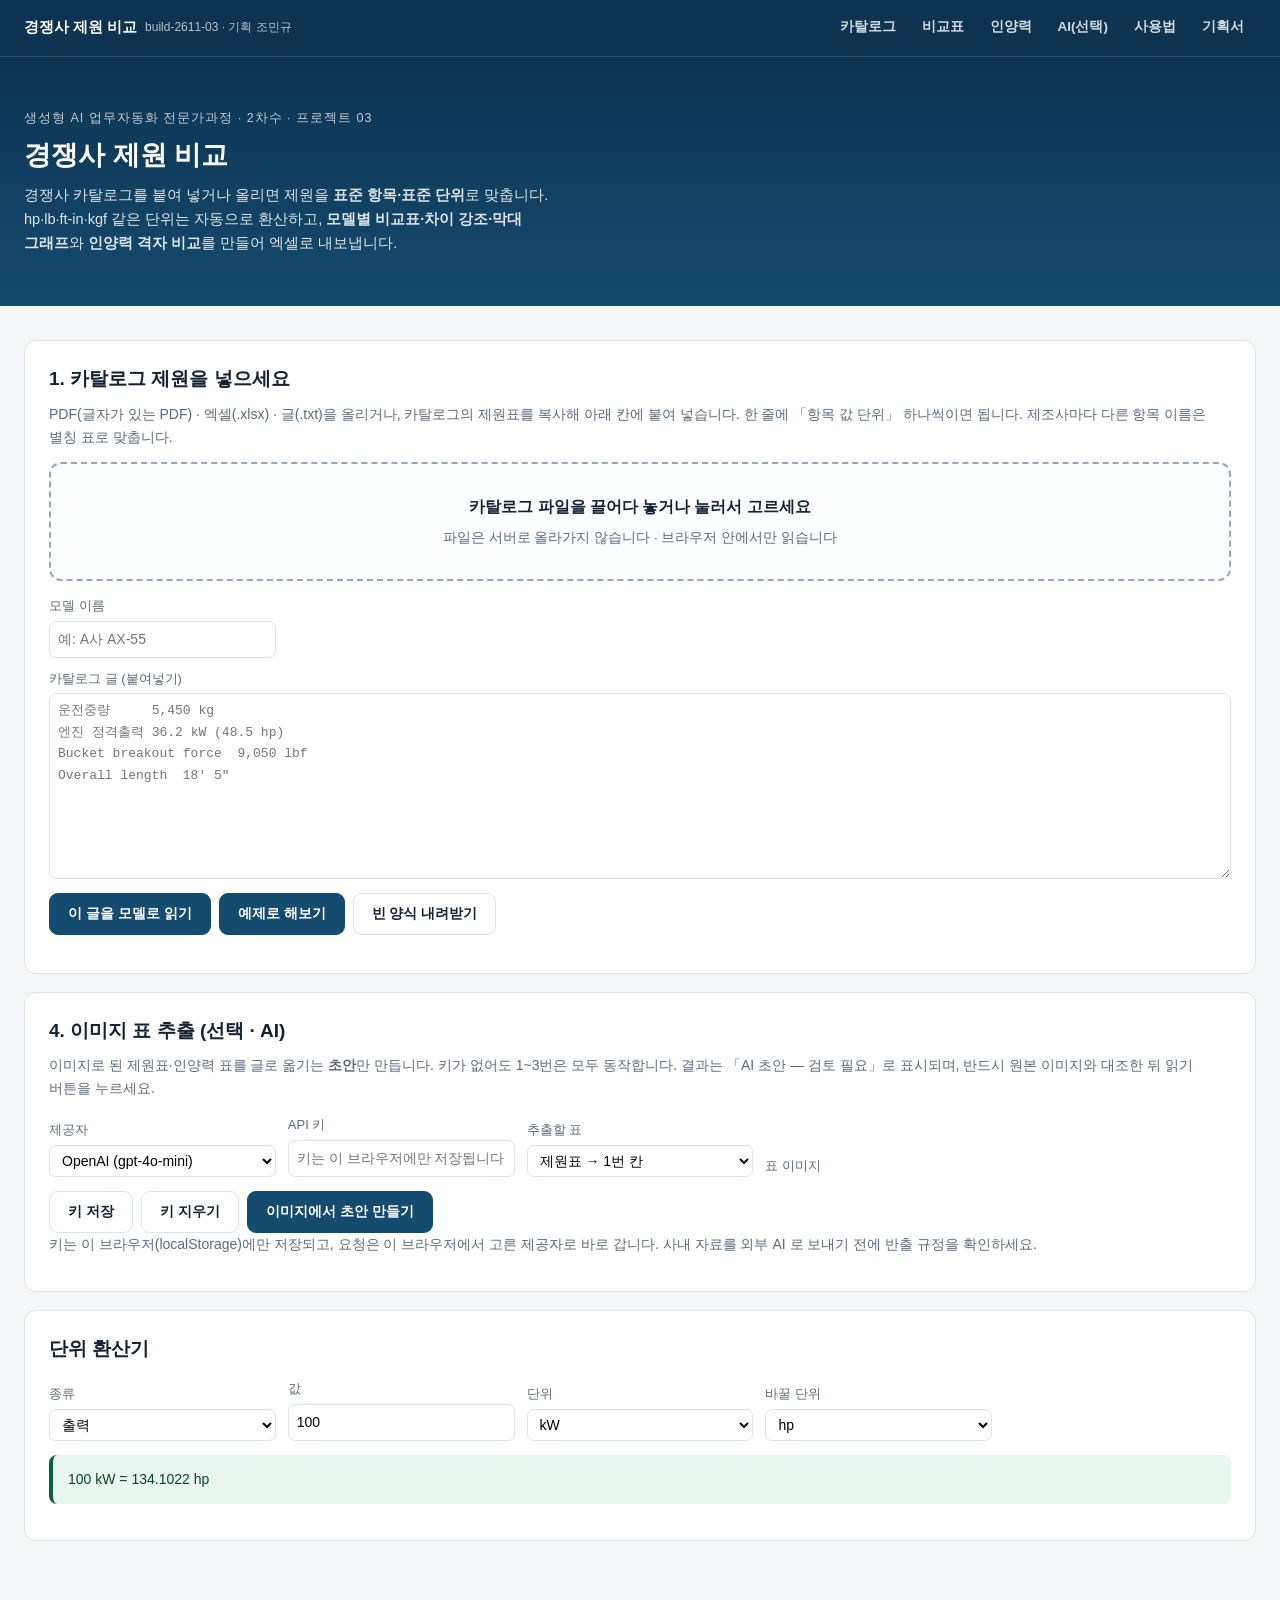
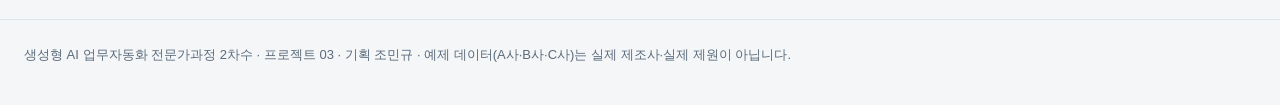
==== index.html @ 02d26016 "build-2611-03 임시 배포 Co-Authored-By: Claude Opus 5.5 <noreply@anthropic.com>" ====
<!DOCTYPE html>
<html lang="ko">
<head>
<meta charset="UTF-8">
<meta name="viewport" content="width=device-width, initial-scale=1.0">
<title>경쟁사 제원 비교 — 카탈로그 제원 표준화·인양력 비교</title>
<meta name="description" content="경쟁사 카탈로그(PDF 텍스트·붙여넣기·엑셀)의 제원을 표준 항목과 표준 단위로 맞춰 모델별 비교표·차이 강조·막대 그래프·인양력 격자 비교를 만들고 엑셀로 내보냅니다. 파일은 브라우저 안에서만 처리합니다.">
<link rel="icon" href="favicon.svg" type="image/svg+xml">
<link rel="canonical" href="https://build-2611-03.jobability.co.kr/">
<meta name="robots" content="index,follow">
<meta property="og:type" content="website">
<meta property="og:site_name" content="생성형 AI 업무자동화 전문가과정 · 2차수">
<meta property="og:url" content="https://build-2611-03.jobability.co.kr/">
<meta property="og:title" content="경쟁사 제원 비교 — 생성형 AI 업무자동화 전문가과정 2차수">
<meta property="og:description" content="카탈로그 제원을 표준 항목·표준 단위로 맞춰 비교표·차이·그래프·인양력 비교·엑셀을 만듭니다.">
<meta property="og:image" content="https://build-2611-03.jobability.co.kr/og-index.png">
<meta property="og:image:width" content="1200">
<meta property="og:image:height" content="630">
<meta property="og:locale" content="ko_KR">
<meta name="twitter:card" content="summary_large_image">
<link rel="stylesheet" href="css/style.css">
<link rel="stylesheet" href="css/app.css">
</head>
<body>

<nav class="topnav" aria-label="주요 메뉴">
  <div class="topnav-inner">
    <a class="topnav-brand" href="index.html">경쟁사 제원 비교 <small>build-2611-03 · 기획 조민규</small></a>
    <ul class="topnav-links">
      <li><a href="#s-input">카탈로그</a></li>
      <li><a href="#s-compare">비교표</a></li>
      <li><a href="#s-lift">인양력</a></li>
      <li><a href="#s-ai">AI(선택)</a></li>
      <li><a href="guide.html">사용법</a></li>
      <li><a href="plan.html">기획서</a></li>
    </ul>
  </div>
</nav>

<header class="hero"><div class="wrap">
  <div class="eyebrow">생성형 AI 업무자동화 전문가과정 · 2차수 · 프로젝트 03</div>
  <h1>경쟁사 제원 비교</h1>
  <p>경쟁사 카탈로그를 붙여 넣거나 올리면 제원을 <b>표준 항목·표준 단위</b>로 맞춥니다.
     hp·lb·ft-in·kgf 같은 단위는 자동으로 환산하고, <b>모델별 비교표·차이 강조·막대 그래프</b>와
     <b>인양력 격자 비교</b>를 만들어 엑셀로 내보냅니다.</p>
</div></header>

<main><div class="wrap">

<section id="s-input" class="card">
  <h2 style="margin-top:0">1. 카탈로그 제원을 넣으세요</h2>
  <p class="sub">PDF(글자가 있는 PDF) · 엑셀(.xlsx) · 글(.txt)을 올리거나, 카탈로그의 제원표를 복사해 아래 칸에 붙여 넣습니다.
     한 줄에 「항목 값 단위」 하나씩이면 됩니다. 제조사마다 다른 항목 이름은 별칭 표로 맞춥니다.</p>
  <label class="drop" id="drop">
    <input type="file" id="file" accept=".pdf,.xlsx,.xls,.csv,.txt" multiple>
    <b>카탈로그 파일을 끌어다 놓거나 눌러서 고르세요</b>
    <span>파일은 서버로 올라가지 않습니다 · 브라우저 안에서만 읽습니다</span>
  </label>
  <div class="form">
    <label>모델 이름 <input type="text" id="m-name" placeholder="예: A사 AX-55"></label>
    <label class="wide">카탈로그 글 (붙여넣기)
      <textarea id="m-text" rows="8" placeholder="운전중량	5,450 kg&#10;엔진 정격출력	36.2 kW (48.5 hp)&#10;Bucket breakout force  9,050 lbf&#10;Overall length  18' 5&quot;"></textarea></label>
  </div>
  <div class="btnrow">
    <button class="btn primary" id="btn-read">이 글을 모델로 읽기</button>
    <button class="btn primary" id="btn-sample">예제로 해보기</button>
    <button class="btn" id="btn-template">빈 양식 내려받기</button>
  </div>
  <div id="in-status"></div>
  <div id="models" class="models"></div>
</section>

<section id="s-compare" class="card" hidden>
  <h2 style="margin-top:0">2. 제원 비교표</h2>
  <div class="ctrl">
    <label>기준 모델 <select id="base"></select></label>
    <label>보기 단위
      <select id="sys"><option value="si">SI (kW·kg·kN·mm)</option><option value="imp">영미 (hp·lb·lbf·ft-in)</option></select></label>
    <label>차이 강조 <input type="number" id="thr" value="5" min="0" step="1" style="width:70px"> % 이상</label>
  </div>
  <div class="legend">
    <span><span class="tag t-conv">환산</span> 다른 단위에서 바꾼 값</span>
    <span><span class="tag t-calc">계산</span> 문서 값으로 계산한 값</span>
    <span><span class="tag t-assume">단위 가정</span> 단위 표기가 없던 값</span>
    <span><span class="tag t-so">S</span> 표준 <span class="tag t-so">O</span> 옵션</span>
    <span><i class="sw adv"></i>기준보다 유리</span><span><i class="sw dis"></i>기준보다 불리</span><span><i class="sw diff"></i>차이(우열 없음)</span>
  </div>
  <div id="cmp-sum"></div>
  <div class="tablewrap" id="cmp"></div>
  <p class="sub" style="margin-top:8px">칸을 누르면 원문과 환산 과정이 아래에 나옵니다. 차이(%)는 기준 모델 대비입니다.</p>
  <div id="cell-why"></div>
  <h3>Standard / Option 사양</h3>
  <div class="tablewrap" id="feat"></div>
  <h3>항목별 막대 그래프</h3>
  <div class="ctrl"><label>항목 <select id="bar-field"></select></label></div>
  <div id="bars" class="chart"></div>
  <h3>기준 대비 차이(%)</h3>
  <div class="ctrl"><label>비교 모델 <select id="diff-model"></select></label></div>
  <div id="diffbars" class="chart"></div>
  <div class="btnrow">
    <button class="btn green" id="btn-export">엑셀로 내보내기</button>
  </div>
</section>

<section id="s-lift" class="card" hidden>
  <h2 style="margin-top:0">3. 인양력 비교 (높이 × 반경)</h2>
  <p class="sub">인양력 표를 붙여 넣습니다. 첫 줄은 반경, 첫 칸은 높이입니다. 「정면」「측면」 줄로 방향을 나누고, 별표(*)는 유압 한계로 읽습니다.
     하중 단위(kg·lb)와 길이 단위(m·ft)는 표기를 읽어 kg·mm 로 맞춥니다. 이미지로 된 표는 4번(AI)으로 초안을 만든 뒤 원본과 대조하세요.</p>
  <div class="form">
    <label>모델 <select id="l-model"></select></label>
    <label class="wide">인양력 표 (붙여넣기)
      <textarea id="l-text" rows="7" placeholder="단위: kg&#10;정면&#10;높이 \ 반경	3.0 m	4.0 m	5.0 m&#10;3.0 m	1,180*	910*	720"></textarea></label>
  </div>
  <div class="btnrow"><button class="btn primary" id="btn-lift">이 표를 인양력으로 읽기</button></div>
  <div id="lift-status"></div>
  <div class="ctrl" style="margin-top:14px">
    <label>A <select id="la"></select></label>
    <label>B <select id="lb"></select></label>
    <label>방향 <select id="ldir"><option value="front">정면</option><option value="side">측면(360°)</option><option value="any">방향 미지정</option></select></label>
    <label>같은 점 허용 오차 <input type="number" id="ltol" value="100" min="0" step="10" style="width:80px"> mm</label>
  </div>
  <div id="lift-out"></div>
</section>

<section id="s-ai" class="card">
  <h2 style="margin-top:0">4. 이미지 표 추출 (선택 · AI)</h2>
  <p class="sub">이미지로 된 제원표·인양력 표를 글로 옮기는 <b>초안</b>만 만듭니다. 키가 없어도 1~3번은 모두 동작합니다.
     결과는 「AI 초안 — 검토 필요」로 표시되며, 반드시 원본 이미지와 대조한 뒤 읽기 버튼을 누르세요.</p>
  <div class="form">
    <label>제공자
      <select id="ai-prov"><option value="openai">OpenAI (gpt-4o-mini)</option><option value="anthropic">Anthropic (claude-haiku-5-5)</option></select></label>
    <label>API 키 <input type="password" id="ai-key" placeholder="키는 이 브라우저에만 저장됩니다" autocomplete="off"></label>
    <label>추출할 표
      <select id="ai-target"><option value="spec">제원표 → 1번 칸</option><option value="lift">인양력 표 → 3번 칸</option></select></label>
    <label>표 이미지 <input type="file" id="ai-img" accept="image/png,image/jpeg,image/webp"></label>
  </div>
  <div class="btnrow">
    <button class="btn" id="ai-save">키 저장</button>
    <button class="btn" id="ai-forget">키 지우기</button>
    <button class="btn primary" id="ai-run">이미지에서 초안 만들기</button>
  </div>
  <p class="sub">키는 이 브라우저(localStorage)에만 저장되고, 요청은 이 브라우저에서 고른 제공자로 바로 갑니다. 사내 자료를 외부 AI 로 보내기 전에 반출 규정을 확인하세요.</p>
  <div id="ai-status"></div>
</section>

<section id="s-conv" class="card">
  <h2 style="margin-top:0">단위 환산기</h2>
  <div class="form">
    <label>종류 <select id="cv-dim"></select></label>
    <label>값 <input type="number" id="cv-v" value="100" step="any"></label>
    <label>단위 <select id="cv-from"></select></label>
    <label>바꿀 단위 <select id="cv-to"></select></label>
  </div>
  <div id="cv-out" class="ok"></div>
</section>

</div></main>

<footer><div class="wrap">
  생성형 AI 업무자동화 전문가과정 2차수 · 프로젝트 03 · 기획 조민규 ·
  예제 데이터(A사·B사·C사)는 실제 제조사·실제 제원이 아닙니다.
</div></footer>

<script src="lib/xlsx.full.min.js"></script>
<script src="js/spec.js"></script>
<script src="js/app.js"></script>
</body>
</html>
---- css/style.css ----
:root{
  --bg:#f4f6f8; --card:#fff; --ink:#152232; --sub:#5b6b7b; --line:#dde4ea;
  --brand:#154b6e; --brand-deep:#0d3350; --accent:#0b6e99;
  --ok:#0a6045; --warn:#7a4f00; --danger:#c8341f;
  --wrap:1320px; --pad:24px;
}
@media (max-width:640px){ :root{ --pad:16px; } }
*{box-sizing:border-box; margin:0; padding:0;}
html,body{background:var(--bg); color:var(--ink);
  font-family:"Pretendard","Apple SD Gothic Neo","Malgun Gothic",sans-serif;}
body{font-size:15px; line-height:1.65; word-break:keep-all; overflow-wrap:break-word;}

/* 상단 바는 고정 — 표를 아래로 훑는 동안에도 조작부가 보여야 한다.
   sticky 가 아니라 fixed 다: 조상에 overflow 가 걸리면 sticky 는 조용히 죽는다. */
.topnav{position:fixed; top:0; left:0; right:0; z-index:40;
  background:var(--brand-deep); border-bottom:1px solid rgba(255,255,255,.12);}
.topnav-inner{display:flex; align-items:center; justify-content:space-between;
  gap:20px; max-width:var(--wrap); margin:0 auto; padding:0 var(--pad); min-height:56px;}
.topnav-brand{display:flex; align-items:center; min-height:56px; color:#fff;
  font-weight:750; font-size:14.5px; text-decoration:none; white-space:nowrap;}
.topnav-brand small{font-weight:400; opacity:.7; font-size:12px; margin-left:8px;}
.topnav-links{display:flex; align-items:center; gap:2px; list-style:none; margin:0; padding:0;
  overflow-x:auto; scrollbar-width:none;}
.topnav-links::-webkit-scrollbar{display:none;}
.topnav-links a{display:flex; align-items:center; min-height:56px; padding:0 12px;
  color:rgba(255,255,255,.82); text-decoration:none; font-size:13.5px; font-weight:600;
  white-space:nowrap; border-bottom:2px solid transparent;}
.topnav-links a:hover{color:#fff;}
.topnav-links a.active{color:#fff; border-bottom-color:#7ec8a0;}
@media (max-width:860px){
  .topnav-inner{gap:10px; padding:0 14px; min-height:52px;}
  .topnav-brand{min-height:52px; font-size:13.5px;} .topnav-brand small{display:none;}
  .topnav-links a{min-height:52px; padding:0 9px; font-size:13px;}
}

.hero{background:linear-gradient(180deg,var(--brand-deep),var(--brand)); color:#fff;
  padding:52px 0 38px; margin-top:56px;}
@media (max-width:860px){ .hero{margin-top:52px; padding:38px 0 28px;} }
.hero .eyebrow{font-size:12.5px; letter-spacing:.08em; opacity:.75; margin-bottom:9px;}
.hero h1{font-size:27px; line-height:1.3; font-weight:750; margin-bottom:11px;}
.hero p{max-width:66ch; color:rgba(255,255,255,.86); font-size:14.5px;}
main{padding:34px 0 60px;}
.wrap{max-width:var(--wrap); margin:0 auto; padding:0 var(--pad);}

h2{font-size:19px; font-weight:700; margin:32px 0 8px;}
main > .wrap > :first-child{margin-top:0;}
p{margin:0 0 13px;} .sub{color:var(--sub); font-size:14px;}
code{font-family:ui-monospace,SFMono-Regular,Menlo,monospace; font-size:.92em;
  background:#eef2f6; border-radius:4px; padding:1px 5px;}

.card{background:var(--card); border:1px solid var(--line); border-radius:12px;
  padding:22px 24px; margin-bottom:18px;}
.drop{display:block; border:2px dashed #93a7bd; border-radius:12px; background:#fbfdff;
  padding:30px 20px; text-align:center; cursor:pointer; transition:border-color .15s,background .15s;}
.drop:hover,.drop.over{border-color:var(--accent); background:#f0f8fc;}
.drop b{display:block; font-size:15.5px; margin-bottom:5px;}
.drop span{color:var(--sub); font-size:13.5px;}
input[type=file]{display:none;}

.btn{display:inline-flex; align-items:center; justify-content:center; gap:6px;
  min-height:42px; padding:0 18px; border-radius:9px; border:1px solid var(--line);
  background:#fff; color:var(--ink); font-size:14px; font-weight:650; cursor:pointer;}
.btn:hover{border-color:#9fb2c4;}
.btn.primary{background:var(--brand); border-color:var(--brand); color:#fff;}
.btn.primary:hover{background:var(--brand-deep);}
.btn.green{background:var(--ok); border-color:var(--ok); color:#fff;}
.btn:disabled{opacity:.45; cursor:not-allowed;}
.btnrow{display:flex; flex-wrap:wrap; gap:8px; margin-top:14px;}

.note{border-left:4px solid var(--accent); background:#eef6fa; color:#0b3a4f;
  padding:13px 15px; border-radius:8px; font-size:14px; margin:14px 0;}
.warn{border-left:4px solid var(--danger); background:#fdeae7; color:#7a1a0c;
  padding:13px 15px; border-radius:8px; font-size:14px; margin:14px 0;}
.ok{border-left:4px solid var(--ok); background:#e9f6f0; color:#08422a;
  padding:13px 15px; border-radius:8px; font-size:14px; margin:14px 0;}

.tablewrap{overflow-x:auto; border:1px solid var(--line); border-radius:10px; background:#fff; max-height:70vh;}
table{border-collapse:collapse; width:100%; font-size:13px;}
th,td{border-bottom:1px solid var(--line); padding:8px 11px; text-align:left; white-space:nowrap;}
th{background:#eef2f6; font-weight:700; position:sticky; top:0; z-index:1;}
tr:last-child td{border-bottom:0;}
td.num{text-align:right; font-variant-numeric:tabular-nums;}
td.mono{font-family:ui-monospace,SFMono-Regular,Menlo,monospace;}
tr.flag td{background:#fdf3f1;}
/* 계산으로 채운 값은 문서에 적혀 있던 값과 **신뢰도가 다르다.**
   같은 모양으로 두면 사람이 구분하지 못한 채 그대로 믿게 된다. */
td .calc{display:inline-block; margin-left:5px; font-size:10.5px; font-weight:700;
  color:#0b3a4f; background:#dceaf3; border-radius:4px; padding:1px 5px; vertical-align:middle;}
.rev{color:var(--danger); font-weight:650; white-space:normal; min-width:240px;}

.filelist{margin:13px 0 0; padding:0; list-style:none; font-size:13.5px;}
.filelist li{padding:6px 0; border-bottom:1px solid var(--line); color:var(--sub);
  display:flex; justify-content:space-between; gap:10px;}
.filelist li:last-child{border-bottom:0;}
.stats{display:flex; flex-wrap:wrap; gap:10px; margin:14px 0 0;}
.stat{background:#eef2f6; border-radius:9px; padding:9px 14px; font-size:13.5px;}
.stat b{font-size:17px; display:block; font-variant-numeric:tabular-nums;}
footer{border-top:1px solid var(--line); padding:24px 0 40px; color:var(--sub); font-size:13px;}
---- css/app.css ----
/* 이 앱 전용 — 공통 style.css 뒤에 읽는다 */
h3{font-size:16px; font-weight:700; margin:24px 0 8px;}
.ctrl{display:flex; flex-wrap:wrap; align-items:center; gap:10px 14px; margin:6px 0 12px; font-size:14px;}
.ctrl input,.ctrl select,.form input,.form select,.form textarea{font:inherit; font-size:14px; padding:6px 8px; border:1px solid var(--line); border-radius:7px; background:#fff; max-width:100%;}
.form textarea{font-family:ui-monospace,SFMono-Regular,Menlo,monospace; font-size:13px; width:100%; resize:vertical; tab-size:12;}
.form{display:grid; grid-template-columns:repeat(auto-fill,minmax(min(220px,100%),1fr)); gap:10px 12px; align-items:end; margin:14px 0 0;}
.form label{display:flex; flex-direction:column; gap:4px; font-size:13px; color:var(--sub); min-width:0;}
.form label.wide{grid-column:1/-1;}
.legend{display:flex; flex-wrap:wrap; gap:8px 16px; align-items:center; font-size:12.5px; color:var(--sub); margin:4px 0 10px;}
.sw{display:inline-block; width:14px; height:14px; border-radius:3px; vertical-align:-2px; margin-right:5px;}
.sw.adv,td.adv{background:#dcefe3;} .sw.dis,td.dis{background:#f8dcd5;} .sw.diff,td.diff{background:#fbeec8;}

/* 표시 꼬리표 — 문서 값과 계산·환산·가정 값은 신뢰도가 다르다 */
.tag{display:inline-block; font-size:10.5px; font-weight:700; border-radius:4px; padding:1px 5px; margin-left:4px; vertical-align:middle; line-height:1.5;}
.t-conv{color:#0b3a4f; background:#dceaf3;} .t-calc{color:#3b2a74; background:#e6e0f5;}
.t-assume{color:#7a1a0c; background:#fbe1da;} .t-so{color:#08422a; background:#dcefe3;} .t-ai{color:#7a4f00; background:#fbe7b5;}
.t-best{color:#fff; background:var(--brand);}

/* 모델 카드 */
.models{display:grid; grid-template-columns:repeat(auto-fill,minmax(min(300px,100%),1fr)); gap:12px; margin-top:16px;}
.model{border:1px solid var(--line); border-radius:10px; padding:14px 16px; background:#fbfdff; min-width:0;}
.model h4{font-size:15px; margin:0 0 4px; display:flex; flex-wrap:wrap; align-items:center; gap:4px;}
.model .src{font-size:12.5px; color:var(--sub);}
.model .stats{margin-top:8px;} .model .stat{padding:6px 10px; font-size:12.5px;} .model .stat b{font-size:15px;}
.model details{margin-top:8px; font-size:13px;}
.model summary{cursor:pointer; color:var(--accent); font-weight:650;}
.model ul{margin:6px 0 0 18px;} .model li{margin:3px 0;}
.model .unk{display:flex; flex-wrap:wrap; gap:6px; align-items:center;}
.model .unk select{font:inherit; font-size:12.5px; padding:3px 5px; border:1px solid var(--line); border-radius:6px; max-width:100%;}
.model .acts{display:flex; flex-wrap:wrap; gap:6px; margin-top:10px;}
.btn.sm{min-height:32px; padding:0 11px; font-size:12.5px;}
.issue{color:#7a1a0c;}

/* 비교표 */
#cmp td.v{text-align:right; font-variant-numeric:tabular-nums; cursor:pointer; min-width:120px;}
#cmp td.v:hover{outline:2px solid var(--accent); outline-offset:-2px;}
#cmp td.v .u{color:var(--sub); font-size:11.5px; margin-left:3px;}
#cmp td.v .pct{display:block; font-size:11.5px; color:var(--sub);}
#cmp td.v.best .num{font-weight:800;}
#cmp td.miss{color:#a0acb8; text-align:center;}
#cmp tr.grp th{background:#e3eaf1; text-align:left; font-size:12.5px; position:static;}
#cmp th.base{background:#d9e6f0;}
#cmp tbody th{background:#f6f8fa; position:sticky; left:0; z-index:1; font-weight:650;}
.why{margin:12px 0; padding:14px 16px; border-radius:10px; border:1px solid var(--line); border-left:5px solid var(--accent); background:#fff; font-size:14px;}
.why p{margin:4px 0;}
.why code{white-space:pre-wrap; word-break:break-all;}
#feat td.c{text-align:center;}

/* 그래프 — 외부 차트 라이브러리 없이 SVG 로 그린다 */
.chart svg{width:100%; height:auto; display:block; background:#fff; border:1px solid var(--line); border-radius:10px;}
svg .ax{font-size:12px; fill:#5b6b7b;} svg .lb{font-size:13px; fill:var(--ink);} svg .vl{font-size:12px; fill:var(--ink); font-variant-numeric:tabular-nums;}
svg .grid{stroke:#e6ebf0;} svg .zero{stroke:#5b6b7b;}
svg .bar{fill:#0b6e99;} svg .bar.base{fill:#154b6e;} svg .bar.best{fill:#2c8a6b;}
svg .bar.adv{fill:#2c8a6b;} svg .bar.dis{fill:#c8341f;} svg .bar.diff{fill:#c79100;} svg .bar.small{fill:#b9c5d1;}

/* 인양력 격자 */
.lift-grids{display:grid; grid-template-columns:repeat(auto-fill,minmax(min(320px,100%),1fr)); gap:12px; margin:10px 0;}
.lift-grids h4{font-size:14px; margin:0 0 6px;}
.lgrid td{text-align:right; font-variant-numeric:tabular-nums;}
.lgrid td.lim{color:#7a4f00;}
.lgrid td.up{background:#dcefe3;} .lgrid td.down{background:#f8dcd5;} .lgrid td.na{color:#a0acb8; text-align:center;}
.lgrid tbody th{background:#f6f8fa; position:static;}

[hidden]{display:none !important;}
.stat.bad{background:#fdeae7;}
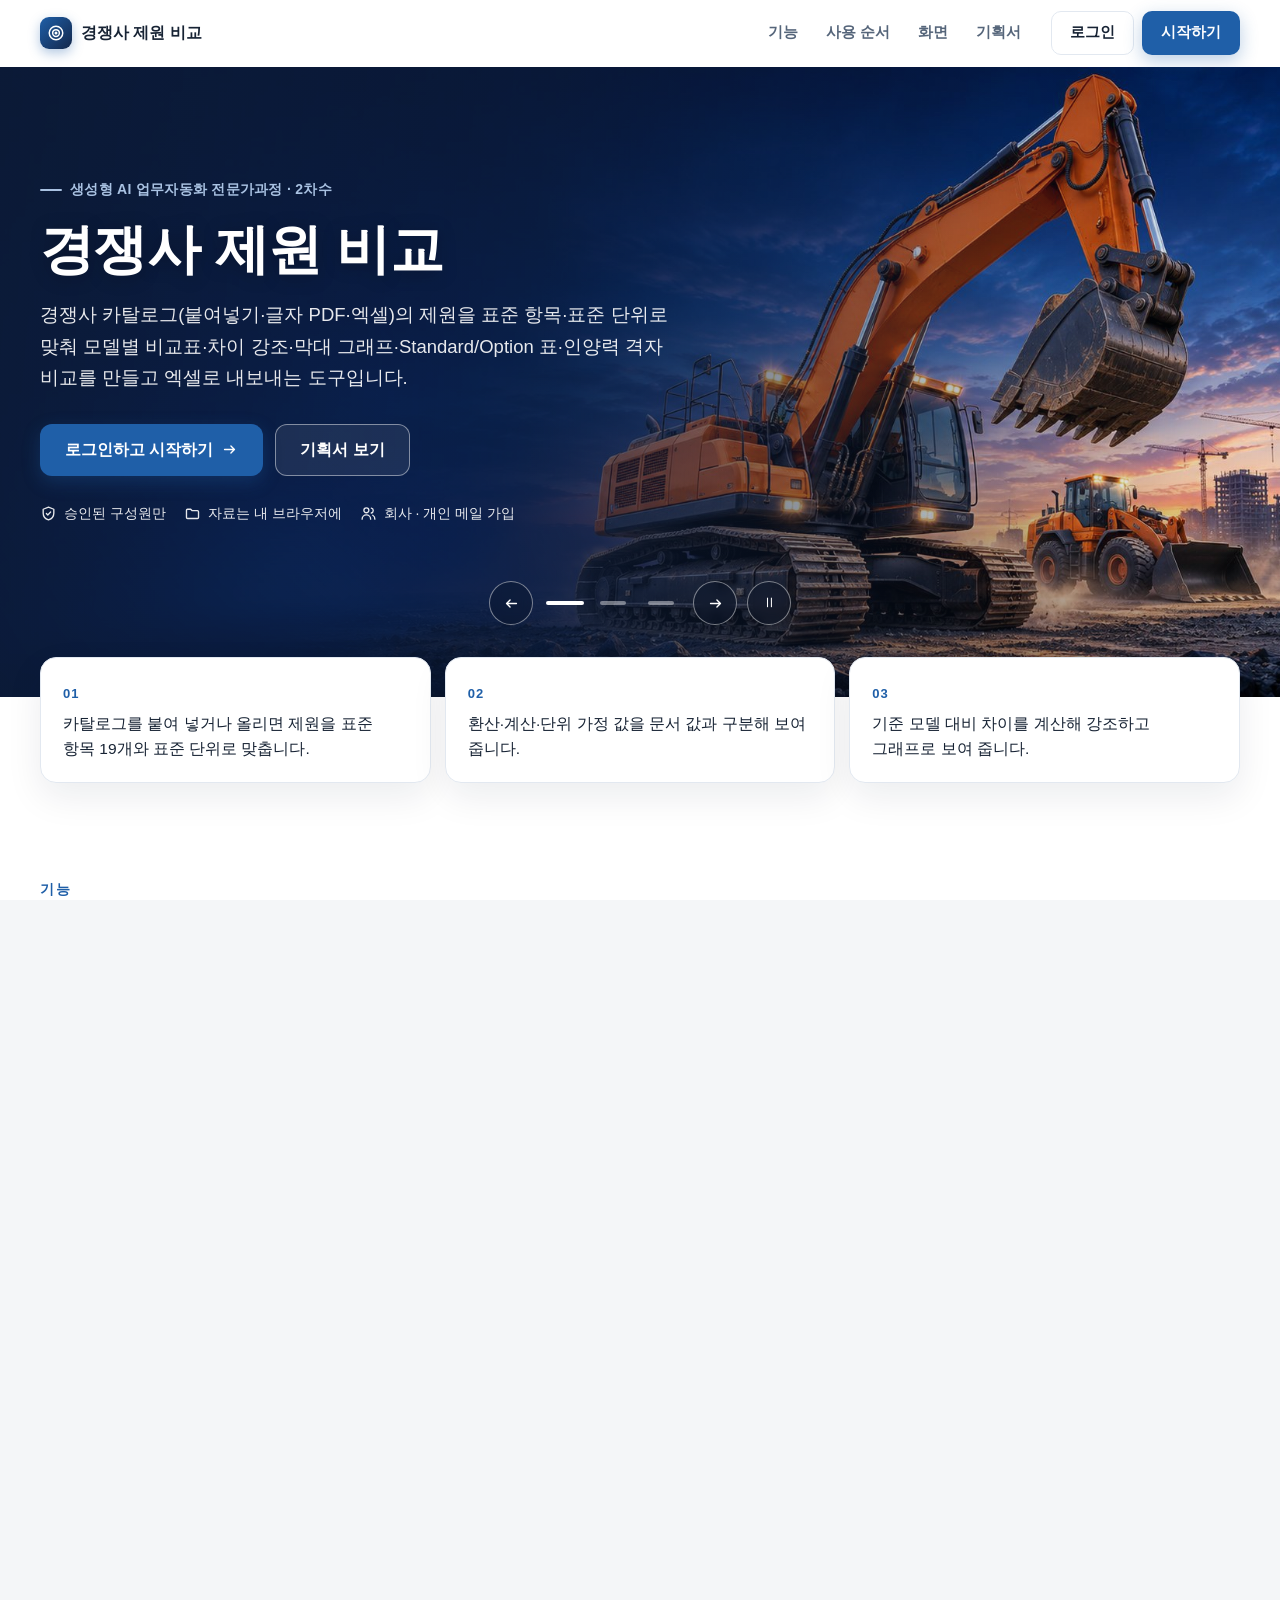
==== commit 72bb1d81: "마무리: 로그인 · 게시판 · 첫 화면(판 2026-11-13.1) · 개발 자료 전체 Co-Authored-By: Claude Fable 5.2 <noreply@anthropic" ====
--- a/index.html
+++ b/index.html
@@ -6,20 +6,26 @@
 <title>경쟁사 제원 비교 — 카탈로그 제원 표준화·인양력 비교</title>
 <meta name="description" content="경쟁사 카탈로그(PDF 텍스트·붙여넣기·엑셀)의 제원을 표준 항목과 표준 단위로 맞춰 모델별 비교표·차이 강조·막대 그래프·인양력 격자 비교를 만들고 엑셀로 내보냅니다. 파일은 브라우저 안에서만 처리합니다.">
 <link rel="icon" href="favicon.svg" type="image/svg+xml">
-<link rel="canonical" href="https://build-2611-03.jobability.co.kr/">
+<link rel="canonical" href="https://aebonlee.github.io/build-2611-03/">
 <meta name="robots" content="index,follow">
 <meta property="og:type" content="website">
 <meta property="og:site_name" content="생성형 AI 업무자동화 전문가과정 · 2차수">
-<meta property="og:url" content="https://build-2611-03.jobability.co.kr/">
+<meta property="og:url" content="https://aebonlee.github.io/build-2611-03/">
 <meta property="og:title" content="경쟁사 제원 비교 — 생성형 AI 업무자동화 전문가과정 2차수">
 <meta property="og:description" content="카탈로그 제원을 표준 항목·표준 단위로 맞춰 비교표·차이·그래프·인양력 비교·엑셀을 만듭니다.">
-<meta property="og:image" content="https://build-2611-03.jobability.co.kr/og-index.png">
+<meta property="og:image" content="https://aebonlee.github.io/build-2611-03/og-index.png">
 <meta property="og:image:width" content="1200">
 <meta property="og:image:height" content="630">
 <meta property="og:locale" content="ko_KR">
 <meta name="twitter:card" content="summary_large_image">
 <link rel="stylesheet" href="css/style.css">
 <link rel="stylesheet" href="css/app.css">
+<!-- auth-kit: 로그인 전에는 도구 화면을 감춘다(js/auth.js 가 판정 뒤 푼다) -->
+<script>document.documentElement.classList.add('auth-lock')</script>
+<link rel="stylesheet" href="css/auth.css?v=2026-11-13.1">
+<link rel="stylesheet" href="css/board.css?v=2026-11-13.1">
+<link rel="stylesheet" href="css/kit-build.css?v=2026-11-13.1">
+<!-- /auth-kit -->
 </head>
 <body>
 
@@ -164,5 +170,12 @@
 <script src="lib/xlsx.full.min.js"></script>
 <script src="js/spec.js"></script>
 <script src="js/app.js"></script>
+<!-- auth-kit: 로그인 · 사용 신청 · 승인 · 게시판(키트 정본 data10-00/kit/auth, 적용 build-2611-00/tools/kit) -->
+<script src="vendor/supabase.js?v=2026-11-13.1"></script>
+<script src="js/auth-config.js?v=2026-11-13.1"></script>
+<script src="js/kit-build.js?v=2026-11-13.1"></script>
+<script src="js/board.js?v=2026-11-13.1"></script>
+<script src="js/auth.js?v=2026-11-13.1"></script>
+<!-- /auth-kit -->
 </body>
 </html>
--- a/css/auth.css
+++ b/css/auth.css
@@ -0,0 +1,571 @@
+/* data10 로그인 키트 — 정본: data10-00/kit/auth/css/auth.css (사본을 직접 고치지 말 것)
+   로그인 전 대문 · 사용 신청 · 승인 대기 · 구성원 관리 창. 클래스는 모두 ag- / auth- 로 시작해 도구 화면과 섞이지 않는다. */
+:root {
+  --ag-ink: #172334; --ag-sub: #55657a; --ag-line: #d6dee8; --ag-bg: #f3f6f9;
+  --ag-navy: #13274b; --ag-navy-2: #0c1b36; --ag-brand: #1f5fa8; --ag-brand-d: #174a84;
+  --ag-ok: #1b6e3a; --ag-ok-bg: #e5f3ea; --ag-err: #b3261e; --ag-err-bg: #fdecea; --ag-warn: #7a5200; --ag-warn-bg: #fff4d6;
+  --ag-accent: #a9c2e2;
+  --ag-pad: 20px;
+}
+@media (min-width: 640px) { :root { --ag-pad: 28px; } }
+@media (min-width: 1024px) { :root { --ag-pad: 40px; } }
+
+/* 로그인 전에는 도구 화면을 감춘다(자리는 그대로 — 그래프 폭 계산이 흔들리지 않게 visibility) */
+html.auth-lock body > *:not(#authGate) { visibility: hidden; }
+html.auth-lock body { overflow: hidden; }
+
+.ag {
+  position: fixed; inset: 0; z-index: 2000; overflow-y: auto; -webkit-overflow-scrolling: touch;
+  background: var(--ag-bg); color: var(--ag-ink);
+  font: 16px/1.65 Pretendard, 'Apple SD Gothic Neo', 'Malgun Gothic', 'Noto Sans KR', sans-serif;
+  word-break: keep-all; overflow-wrap: break-word;
+}
+.ag[hidden] { display: none; }
+.ag *, .ag *::before, .ag *::after, .ag-modal * { box-sizing: border-box; }
+
+.ag-wrap {
+  max-width: calc(1180px + 2 * var(--ag-pad)); margin: 0 auto; padding: 0 var(--ag-pad);
+  display: grid; grid-template-columns: minmax(0, 1fr); gap: 0;
+}
+.ag-hero {
+  background: linear-gradient(160deg, var(--ag-navy) 0%, var(--ag-navy-2) 100%); color: #fff;
+  margin: 0 calc(-1 * var(--ag-pad)); padding: 36px var(--ag-pad) 32px;
+}
+.ag-side { padding: 24px 0 8px; }
+@media (min-width: 960px) {
+  .ag { background: linear-gradient(90deg, var(--ag-navy-2) 0, var(--ag-navy-2) 50%, var(--ag-bg) 50%); }
+  .ag-wrap { grid-template-columns: minmax(0, 1fr) minmax(0, 1fr); min-height: calc(100vh - 48px); align-items: center; }
+  .ag-hero { margin: 0; padding: 56px 48px 56px 0; background: none; min-height: 100%; display: flex; flex-direction: column; justify-content: center; }
+  .ag-side { padding: 56px 0 56px 48px; }
+}
+.ag-eyebrow { margin: 0 0 10px; font-size: 13.5px; letter-spacing: .02em; color: var(--ag-accent); }
+.ag-hero h1 { margin: 0 0 14px; font-size: clamp(26px, 3.6vw, 38px); line-height: 1.3; color: #fff; font-weight: 800; }
+.ag-lead { margin: 0 0 24px; color: #d7e3f2; font-size: 16.5px; max-width: 640px; }
+.ag-feats { list-style: none; margin: 0 0 24px; padding: 0; display: grid; grid-template-columns: minmax(0, 1fr); gap: 10px; }
+@media (min-width: 640px) { .ag-feats { grid-template-columns: repeat(2, minmax(0, 1fr)); } }
+.ag-feats li { border: 1px solid rgba(255, 255, 255, .14); border-radius: 12px; padding: 14px 16px; background: rgba(255, 255, 255, .05); }
+.ag-feats b { display: block; color: #fff; font-size: 15.5px; margin-bottom: 4px; }
+.ag-feats span { display: block; color: #c4d3e6; font-size: 14px; line-height: 1.55; }
+.ag-flow-t { margin: 0 0 8px; font-size: 13.5px; color: #a9c2e2; }
+.ag-flow ol { list-style: none; margin: 0; padding: 0; display: flex; flex-wrap: wrap; gap: 8px; }
+.ag-flow li { display: inline-flex; align-items: center; gap: 8px; padding: 6px 12px 6px 6px; border-radius: 999px; background: rgba(255, 255, 255, .08); color: #e6eef8; font-size: 14px; }
+.ag-n { display: inline-grid; place-items: center; width: 24px; height: 24px; border-radius: 50%; background: #fff; color: var(--ag-navy); font-weight: 700; font-size: 13px; }
+
+.ag-card { background: #fff; border: 1px solid var(--ag-line); border-radius: 16px; padding: 26px 24px; box-shadow: 0 10px 30px rgba(15, 30, 55, .08); max-width: 460px; margin: 0 auto; }
+.ag-card h2 { margin: 6px 0 8px; font-size: 21px; color: var(--ag-ink); }
+.ag-card p { margin: 0 0 12px; }
+.ag-sub { color: var(--ag-sub); font-size: 14.5px; }
+.ag-tabs { display: flex; gap: 4px; padding: 4px; background: #eef2f6; border-radius: 10px; margin: 0 0 18px; }
+.ag-tabs button { flex: 1; border: 0; background: transparent; padding: 9px 10px; border-radius: 8px; font: inherit; font-weight: 600; color: var(--ag-sub); cursor: pointer; }
+.ag-tabs button[aria-selected="true"] { background: #fff; color: var(--ag-ink); box-shadow: 0 1px 3px rgba(0, 0, 0, .1); }
+.ag-form { display: grid; gap: 12px; }
+.ag-form label { display: grid; gap: 5px; font-size: 14px; font-weight: 600; color: var(--ag-ink); }
+.ag-form small { font-weight: 400; color: var(--ag-sub); }
+.ag-form input { font: inherit; font-size: 16px; font-weight: 400; padding: 10px 12px; border: 1px solid var(--ag-line); border-radius: 9px; background: #fff; color: var(--ag-ink); width: 100%; }
+.ag-form input::placeholder { color: #8a97a8; font-weight: 400; }
+.ag-form input:focus { outline: 2px solid var(--ag-brand); outline-offset: 1px; border-color: var(--ag-brand); }
+.ag-btn { font: inherit; font-weight: 700; display: inline-flex; align-items: center; justify-content: center; gap: 6px; min-height: 44px; padding: 8px 16px;
+  border-radius: 10px; border: 1px solid var(--ag-line); background: #fff; color: var(--ag-ink); cursor: pointer; width: 100%; }
+.ag-btn:hover { border-color: var(--ag-brand); }
+.ag-btn:disabled { opacity: .6; cursor: progress; }
+.ag-primary { background: var(--ag-brand); border-color: var(--ag-brand); color: #fff; }
+.ag-primary:hover { background: var(--ag-brand-d); }
+.ag-kakao { background: #fee500; border-color: #fee500; color: #191600; }
+.ag-or { display: flex; align-items: center; gap: 10px; color: var(--ag-sub); font-size: 13px; margin: 14px 0; }
+.ag-or::before, .ag-or::after { content: ''; flex: 1; height: 1px; background: var(--ag-line); }
+.ag-hint { margin: 14px 0 0 !important; color: var(--ag-sub); font-size: 13.5px; }
+.ag-msg { margin: 12px 0 0 !important; font-size: 14px; min-height: 1em; color: var(--ag-sub); }
+.ag-msg:empty { display: none; }
+.ag-msg.is-err { color: var(--ag-err); background: var(--ag-err-bg); padding: 8px 12px; border-radius: 8px; }
+.ag-msg.is-ok { color: var(--ag-ok); background: var(--ag-ok-bg); padding: 8px 12px; border-radius: 8px; }
+.ag-link { border: 0; background: none; color: var(--ag-sub); text-decoration: underline; font: inherit; font-size: 14px; cursor: pointer; margin-top: 14px; padding: 6px 0; }
+.ag-badge { display: inline-block; padding: 3px 10px; border-radius: 999px; background: var(--ag-warn-bg); color: var(--ag-warn); font-size: 13px; font-weight: 700; }
+.ag-badge.is-off { background: var(--ag-err-bg); color: var(--ag-err); }
+.ag-claim { margin-top: 16px; padding: 14px; border: 1px dashed var(--ag-line); border-radius: 10px; font-size: 14px; color: var(--ag-sub); }
+.ag-foot { text-align: center; color: var(--ag-sub); font-size: 13px; margin: 0; padding: 14px var(--ag-pad) 22px; }
+@media (min-width: 960px) { .ag-foot { color: #8fa3bd; text-align: left; max-width: calc(1180px + 2 * var(--ag-pad)); margin: 0 auto; } }
+
+/* 상단 바 계정 칩 */
+.auth-chip { display: flex; align-items: center; gap: 6px; margin-left: auto; flex-wrap: nowrap; font-size: 13.5px; }
+.auth-chip.is-float { position: fixed; top: 10px; right: 10px; z-index: 1500; background: #fff; border: 1px solid var(--ag-line); border-radius: 999px; padding: 4px 6px 4px 12px; }
+.auth-chip-name { max-width: 9em; overflow: hidden; text-overflow: ellipsis; white-space: nowrap; font-weight: 600; }
+.auth-chip-btn { font: inherit; font-size: 13px; border: 1px solid var(--ag-line); background: #fff; color: var(--ag-ink); border-radius: 8px; padding: 5px 10px; cursor: pointer; white-space: nowrap; display: inline-flex; align-items: center; gap: 4px; }
+.auth-chip-btn:hover { border-color: var(--ag-brand); color: var(--ag-brand); }
+.auth-chip-n { display: inline-grid; place-items: center; min-width: 18px; height: 18px; padding: 0 5px; border-radius: 9px; background: var(--ag-err); color: #fff; font-size: 11.5px; font-weight: 700; }
+.auth-chip-n[hidden] { display: none; }
+@media (max-width: 639px) { .auth-chip-name { display: none; } }
+
+/* 구성원 관리 창 */
+.ag-modal { position: fixed; inset: 0; z-index: 2100; background: rgba(10, 20, 35, .5); display: flex; align-items: flex-start; justify-content: center; padding: 24px 12px; overflow-y: auto;
+  font: 15px/1.6 Pretendard, 'Apple SD Gothic Neo', 'Malgun Gothic', sans-serif; color: var(--ag-ink); word-break: keep-all; overflow-wrap: break-word; }
+.ag-modal[hidden] { display: none; }
+.ag-panel { background: #fff; border-radius: 14px; width: 100%; max-width: 980px; padding: 20px 22px 24px; }
+.ag-panel-h { display: flex; align-items: center; justify-content: space-between; gap: 12px; }
+.ag-panel-h h2 { margin: 0; font-size: 20px; }
+.ag-x { border: 0; background: none; font-size: 26px; line-height: 1; cursor: pointer; color: var(--ag-sub); padding: 4px 8px; }
+.ag-panel .ag-tabs { max-width: 320px; margin: 12px 0; }
+.ag-tablewrap { overflow-x: auto; }
+.ag-table { width: 100%; border-collapse: collapse; font-size: 14.5px; }
+.ag-table th, .ag-table td { text-align: left; vertical-align: top; padding: 10px 8px; border-bottom: 1px solid var(--ag-line); }
+.ag-table th { background: #f1f4f8; font-size: 13.5px; white-space: nowrap; }
+.ag-table small { color: var(--ag-sub); }
+.ag-acts { display: flex; flex-wrap: wrap; gap: 6px; min-width: 150px; }
+.ag-btn.ag-sm { width: auto; min-height: 34px; padding: 4px 10px; font-size: 13.5px; }
+.ag-st { display: inline-block; padding: 1px 8px; border-radius: 999px; font-size: 12.5px; font-weight: 700; background: #eef2f6; color: var(--ag-sub); }
+.ag-st.is-pending { background: var(--ag-warn-bg); color: var(--ag-warn); }
+.ag-st.is-active { background: var(--ag-ok-bg); color: var(--ag-ok); }
+.ag-st.is-disabled { background: var(--ag-err-bg); color: var(--ag-err); }
+.ag-st.is-admin { background: #e6eef9; color: var(--ag-brand-d); }
+/* 밝은 테마(plan.json landing.theme = "light") — 바탕은 --ag-bg, 글자는 --ag-ink, 강조는 --ag-accent */
+.ag-light, .ag-light .ag-hero { background: var(--ag-bg); }
+@media (min-width: 960px) { .ag.ag-light { background: var(--ag-bg); } }
+.ag-light .ag-hero { color: var(--ag-ink); }
+.ag-light .ag-hero h1 { color: var(--ag-navy); font-size: clamp(30px, 4.2vw, 46px); line-height: 1.25; }
+.ag-light .ag-eyebrow { font-size: 16px; font-weight: 700; }
+.ag-light .ag-lead { color: var(--ag-sub); font-size: 17px; }
+.ag-light .ag-feats li { background: #fff; border-color: var(--ag-line); }
+.ag-light .ag-feats b { color: var(--ag-ink); }
+.ag-light .ag-feats span { color: var(--ag-sub); }
+.ag-light .ag-flow-t { color: var(--ag-sub); }
+.ag-light .ag-flow li { background: #fff; color: var(--ag-ink); border: 1px solid var(--ag-line); }
+.ag-light .ag-n { background: var(--ag-navy); color: #fff; }
+.ag-light .ag-primary { background: var(--ag-navy); border-color: var(--ag-navy); }
+.ag-light .ag-primary:hover { background: var(--ag-navy-2); }
+@media (min-width: 960px) { .ag-light .ag-foot { color: var(--ag-sub); } }
+/* 대문 그림(SVG) — 현장 데이터 → 관리도. 색은 currentColor 하나로(테마마다 .ag-art color 만 바꾼다) */
+.ag-hero { position: relative; overflow: hidden; }
+.ag-hero > :not(.ag-art) { position: relative; z-index: 1; }
+.ag-art { position: absolute; z-index: 0; pointer-events: none; color: #7fa6d6; opacity: .3;
+  right: -40px; top: 8px; width: min(560px, 78%); height: auto; }
+.ag-par { transition: transform .6s cubic-bezier(.2, .7, .2, 1); }
+.ag-line { fill: none; stroke: currentColor; stroke-width: 2.5; stroke-linecap: round; }
+.ag-ucl { stroke: currentColor; stroke-width: 1; stroke-dasharray: 5 6; opacity: .55; }
+.ag-lbl { fill: currentColor; font-size: 12px; opacity: .7; font-family: inherit; }
+.ag-pt { fill: var(--ag-navy-2); stroke: currentColor; stroke-width: 2; }
+.ag-ring { fill: none; stroke: currentColor; stroke-width: 2; transform-box: fill-box; transform-origin: center; opacity: 0; }
+@media (max-width: 639px) { .ag-art { width: 92%; right: -24px; top: 0; opacity: .28; } .ag-lbl { display: none; } }
+/* 데스크톱: 왼쪽 칸 맨 아래 띠(내용과 겹치지 않게 그만큼 아래 여백을 둔다) */
+@media (min-width: 960px) {
+  .ag-hero { padding-bottom: 210px; }
+  .ag-art { top: auto; bottom: 34px; left: 0; right: 32px; width: auto; max-width: 600px; opacity: .55; }
+}
+.ag-light .ag-art { color: var(--ag-navy); opacity: .26; }
+.ag-light .ag-pt { fill: var(--ag-bg); }
+
+/* 「이렇게 씁니다」 단계 — 차례로 밝아진다(그림의 점과 함께) */
+.ag-flow li { transition: background-color .35s, box-shadow .35s, color .35s; }
+.ag-flow li.is-on { background: rgba(255, 255, 255, .18); box-shadow: inset 0 0 0 1px rgba(255, 255, 255, .45); color: #fff; }
+.ag-light .ag-flow li.is-on { background: #fff; box-shadow: inset 0 0 0 1.5px var(--ag-navy); color: var(--ag-navy); }
+
+/* 효과 — .ag-fx 는 JS 가 처음 한 번만 붙인다(모션 최소화면 붙이지 않음). 효과가 없어도 모든 내용은 보인다. */
+@keyframes agDraw { to { stroke-dashoffset: 0; } }
+@keyframes agFade { from { opacity: 0; } }
+@keyframes agUp { from { opacity: 0; transform: translateY(12px); } }
+@keyframes agPop { from { opacity: 0; transform: scale(.4); } }
+@keyframes agPulse { 0% { opacity: .85; transform: scale(.6); } 100% { opacity: 0; transform: scale(2.2); } }
+.ag-fx .ag-line { stroke-dasharray: 1; stroke-dashoffset: 1; animation: agDraw 1.8s cubic-bezier(.4, 0, .2, 1) .2s forwards; }
+.ag-fx .ag-area { animation: agFade 1.2s ease 1s both; }
+.ag-fx .ag-pt { transform-box: fill-box; transform-origin: center; animation: agPop .45s cubic-bezier(.2, .9, .3, 1.4) var(--d, 1s) both; }
+.ag-fx .ag-eyebrow, .ag-fx .ag-hero h1, .ag-fx .ag-lead { animation: agUp .6s ease both; }
+.ag-fx .ag-hero h1 { animation-delay: .08s; } .ag-fx .ag-lead { animation-delay: .16s; }
+.ag-fx .ag-feats li { animation: agUp .55s ease both; }
+.ag-fx .ag-feats li:nth-child(1) { animation-delay: .28s; } .ag-fx .ag-feats li:nth-child(2) { animation-delay: .36s; }
+.ag-fx .ag-feats li:nth-child(3) { animation-delay: .44s; } .ag-fx .ag-feats li:nth-child(4) { animation-delay: .52s; }
+.ag-fx .ag-flow { animation: agUp .55s ease .62s both; }
+.ag-fx .ag-card { animation: agUp .6s ease .18s both; }
+.ag-ring { animation: agPulse 2.4s ease-out infinite; }
+.ag-feats li { transition: border-color .25s, background-color .25s; }
+.ag-feats li:hover { border-color: rgba(255, 255, 255, .32); background: rgba(255, 255, 255, .08); }
+.ag-light .ag-feats li:hover { border-color: var(--ag-navy); background: #fff; }
+
+/* ───────── 대문 사진 ───────── */
+.ag-sr { position: absolute !important; width: 1px; height: 1px; overflow: hidden; clip: rect(0 0 0 0); white-space: nowrap; }
+/* banner: 완성 그림을 위에 그대로(잘리지 않게), 아래에 기능 · 로그인 */
+.ag.ag-has-banner { background: var(--ag-bg); }
+.ag-banner { background: var(--ag-navy-2); display: flex; justify-content: center; }
+.ag-banner { cursor: pointer; }
+.ag-banner img { display: block; width: 100%; max-width: 1600px; height: auto; max-height: 72vh; object-fit: contain; }
+/* 데스크톱: 그림 아래로 로그인 카드가 첫 화면에 걸리게 높이를 줄인다 */
+@media (min-width: 960px) { .ag-banner img { max-height: 52vh; } }
+.ag-banner:focus-visible { outline: 3px solid var(--ag-brand); outline-offset: -3px; }
+.ag-wrap-banner { padding-top: 24px; padding-bottom: 8px; }
+.ag-has-banner .ag-hero-sub { background: none; color: var(--ag-ink); margin: 0; padding: 0 0 8px; }
+.ag-has-banner .ag-feats li { background: #fff; border-color: var(--ag-line); }
+.ag-has-banner .ag-feats b { color: var(--ag-ink); } .ag-has-banner .ag-feats span { color: var(--ag-sub); }
+.ag-has-banner .ag-flow-t { color: var(--ag-sub); }
+.ag-has-banner .ag-flow li { background: #fff; color: var(--ag-ink); border: 1px solid var(--ag-line); }
+.ag-has-banner .ag-flow li.is-on { box-shadow: inset 0 0 0 1.5px var(--ag-brand); color: var(--ag-brand-d); }
+.ag-has-banner .ag-n { background: var(--ag-navy); color: #fff; }
+@media (min-width: 960px) {
+  .ag-wrap-banner { min-height: 0; align-items: start; padding-top: 32px; }
+  .ag-has-banner .ag-hero-sub { padding: 8px 40px 24px 0; min-height: 0; }
+  .ag-has-banner .ag-side { padding: 8px 0 24px 40px; }
+  .ag-has-banner .ag-foot { color: var(--ag-sub); }
+}
+/* cover: 사진 위에 대표색을 덮는다(글자 대비를 위해 왼쪽을 더 짙게) */
+.ag-hero.ag-cover { background:
+  linear-gradient(100deg, color-mix(in srgb, var(--ag-navy-2) 94%, transparent) 0%, color-mix(in srgb, var(--ag-navy) 82%, transparent) 55%, color-mix(in srgb, var(--ag-navy) 45%, transparent) 100%),
+  var(--ag-photo) center / cover no-repeat, var(--ag-navy-2); }
+@media (min-width: 960px) {
+  .ag.ag-has-cover { background: linear-gradient(90deg, var(--ag-navy-2) 0, var(--ag-navy-2) 50%, var(--ag-bg) 50%); }
+  .ag-has-cover .ag-wrap { max-width: none; padding-left: 0; }
+  .ag-has-cover .ag-hero.ag-cover { margin: 0; padding: 56px 48px 56px max(var(--ag-pad), calc((100vw - 1180px) / 2)); min-height: 100vh; }
+}
+
+@media (prefers-reduced-motion: reduce) {
+  .ag *, .ag-modal * { transition: none !important; animation: none !important; }
+  .ag-ring { opacity: .6; }
+}
+
+/* ═════════ 홈페이지 모드(로그인 전) — hp-* ═════════
+   색은 과제마다 --ag-navy · --ag-navy-2 · --ag-brand · --ag-brand-d · --ag-accent 로 바뀐다(plan.json landing.colors). */
+.ag.ag-home { background: #fff; color: var(--ag-ink); scroll-behavior: smooth; }
+@media (min-width: 960px) { .ag.ag-home { background: #fff; } }
+.ag-home.hp-modal-open { overflow: hidden; }
+.hp { --hp-pad: var(--ag-pad); --hp-max: 1200px; --hp-soft: #f4f7fb; --hp-line: #e2e8f0; font-size: 16px; }
+.hp-in { max-width: calc(var(--hp-max) + 2 * var(--hp-pad)); margin: 0 auto; padding: 0 var(--hp-pad); }
+.hp a { color: inherit; }
+.hp h1, .hp h2, .hp h3 { margin: 0; letter-spacing: -0.01em; }
+.hp-ic { width: 24px; height: 24px; fill: none; stroke: currentColor; stroke-width: 1.7; stroke-linecap: round; stroke-linejoin: round; flex: none; }
+.hp-ic-s { width: 17px; height: 17px; fill: none; stroke: currentColor; stroke-width: 1.9; stroke-linecap: round; stroke-linejoin: round; flex: none; }
+
+/* 머리글 */
+.hp-nav { position: sticky; top: 0; z-index: 30; background: rgba(255, 255, 255, .92); backdrop-filter: saturate(1.4) blur(10px); border-bottom: 1px solid transparent; transition: border-color .2s, box-shadow .2s; }
+.hp-nav.is-scrolled { border-bottom-color: var(--hp-line); box-shadow: 0 6px 20px rgba(15, 30, 55, .06); }
+.hp-nav-in { display: flex; align-items: center; gap: 18px; min-height: 66px; }
+.hp-brand { display: flex; align-items: center; gap: 12px; text-decoration: none; min-width: 0; flex: 1 1 auto; }
+.hp-logo { height: 30px; width: auto; display: block; }
+.hp-wordmark { display: inline-flex; flex-direction: column; line-height: 1.05; font-weight: 800; font-size: 18px; color: var(--ag-navy); white-space: nowrap; }
+.hp-wordmark small { font-size: 10.5px; font-weight: 700; letter-spacing: .14em; color: var(--ag-sub); margin-top: 3px; }
+.hp-div { width: 1px; height: 26px; background: var(--hp-line); flex: none; }
+.hp-tool { display: inline-flex; align-items: center; gap: 9px; min-width: 0; }
+.hp-mark { display: inline-grid; place-items: center; width: 32px; height: 32px; border-radius: 9px; flex: none;
+  background: linear-gradient(135deg, var(--ag-brand), var(--ag-navy)); color: #fff; box-shadow: 0 4px 12px color-mix(in srgb, var(--ag-brand) 35%, transparent); }
+.hp-mark-ic { width: 18px; height: 18px; fill: none; stroke: currentColor; stroke-width: 2; stroke-linecap: round; stroke-linejoin: round; }
+.hp-tool-t { font-weight: 700; font-size: 15.5px; color: var(--ag-ink); white-space: nowrap; overflow: hidden; text-overflow: ellipsis; }
+.hp-links { display: none; gap: 4px; }
+.hp-links a { text-decoration: none; color: var(--ag-sub); font-weight: 600; font-size: 14.5px; padding: 8px 12px; border-radius: 8px; }
+.hp-links a:hover { color: var(--ag-ink); background: var(--hp-soft); }
+.hp-acts { display: flex; gap: 8px; flex: none; }
+@media (min-width: 1024px) { .hp-links { display: flex; } }
+@media (max-width: 639px) { .hp-wordmark small, .hp-div, .hp-tool-t { display: none; } .hp-acts .hp-ghost { display: none; } }
+
+/* 단추 */
+.hp-btn { font: inherit; font-weight: 700; font-size: 14.5px; display: inline-flex; align-items: center; justify-content: center; gap: 8px;
+  min-height: 42px; padding: 9px 18px; border-radius: 10px; border: 1px solid transparent; cursor: pointer; text-decoration: none; white-space: nowrap; transition: background-color .2s, border-color .2s, transform .15s, box-shadow .2s; }
+.hp-btn:focus-visible { outline: 3px solid color-mix(in srgb, var(--ag-brand) 45%, transparent); outline-offset: 2px; }
+.hp-lg { min-height: 50px; padding: 12px 24px; font-size: 16px; border-radius: 12px; }
+.hp-primary { background: var(--ag-brand); color: #fff; box-shadow: 0 6px 18px color-mix(in srgb, var(--ag-brand) 30%, transparent); }
+.hp-primary:hover { background: var(--ag-brand-d); transform: translateY(-1px); }
+.hp-ghost { background: transparent; color: var(--ag-ink); border-color: var(--hp-line); }
+.hp-ghost:hover { border-color: var(--ag-brand); color: var(--ag-brand-d); }
+.hp-line { background: rgba(255, 255, 255, .08); color: #fff; border-color: rgba(255, 255, 255, .45); }
+.hp-line:hover { background: rgba(255, 255, 255, .16); }
+
+/* 히어로 */
+.hp-hero { position: relative; overflow: hidden; color: #fff;
+  background: radial-gradient(1200px 520px at 85% 15%, color-mix(in srgb, var(--ag-brand) 55%, transparent), transparent 60%),
+              linear-gradient(160deg, var(--ag-navy) 0%, var(--ag-navy-2) 100%); }
+.hp-hero::after { content: ''; position: absolute; inset: 0; pointer-events: none; opacity: .18;
+  background-image: radial-gradient(rgba(255, 255, 255, .55) 1px, transparent 1.2px); background-size: 26px 26px;
+  -webkit-mask-image: linear-gradient(180deg, #000 0%, transparent 85%); mask-image: linear-gradient(180deg, #000 0%, transparent 85%); }
+.hp-cover { background: linear-gradient(100deg, color-mix(in srgb, var(--ag-navy-2) 95%, transparent) 0%, color-mix(in srgb, var(--ag-navy) 86%, transparent) 50%, color-mix(in srgb, var(--ag-navy) 55%, transparent) 100%), var(--hp-photo) center / cover no-repeat, var(--ag-navy-2); }
+.hp-hero-in { position: relative; z-index: 1; display: grid; grid-template-columns: minmax(0, 1fr); gap: 40px; padding-top: 56px; padding-bottom: 64px; align-items: center; }
+@media (min-width: 1024px) { .hp-hero-in { grid-template-columns: minmax(0, 1fr) minmax(0, 1.08fr); gap: 56px; padding-top: 84px; padding-bottom: 96px; min-height: min(78vh, 760px); } }
+.hp-eyebrow { display: inline-flex; align-items: center; gap: 8px; margin: 0 0 16px; font-size: 14px; font-weight: 700; letter-spacing: .02em; color: var(--ag-accent); }
+.hp-eyebrow::before { content: ''; width: 22px; height: 2px; background: currentColor; border-radius: 2px; }
+.hp-hero h1 { font-size: clamp(30px, 4.6vw, 54px); line-height: 1.18; font-weight: 800; color: #fff; }
+.hp-lead { margin: 18px 0 0; font-size: clamp(16px, 1.5vw, 18.5px); line-height: 1.7; color: rgba(255, 255, 255, .84); max-width: 640px; }
+.hp-cta-row { display: flex; flex-wrap: wrap; gap: 12px; margin-top: 30px; }
+.hp-trust-chips { list-style: none; padding: 0; margin: 26px 0 0; display: flex; flex-wrap: wrap; gap: 8px 18px; }
+.hp-trust-chips li { display: inline-flex; align-items: center; gap: 7px; font-size: 14px; color: rgba(255, 255, 255, .78); }
+.hp-hero-vis { position: relative; }
+.hp-frame { margin: 0; border-radius: 14px; overflow: hidden; background: #fff; box-shadow: 0 30px 70px rgba(5, 12, 30, .45), 0 0 0 1px rgba(255, 255, 255, .12); }
+.hp-frame-bar { display: flex; align-items: center; gap: 6px; height: 34px; padding: 0 14px; background: #eef2f7; border-bottom: 1px solid #dfe5ee; }
+.hp-frame-bar i { width: 10px; height: 10px; border-radius: 50%; background: #cfd7e2; }
+.hp-frame-bar i:nth-child(1) { background: #ff6159; } .hp-frame-bar i:nth-child(2) { background: #ffbd2e; } .hp-frame-bar i:nth-child(3) { background: #28c941; }
+.hp-frame-bar span { margin-left: 10px; font-size: 12px; color: #6b7a8c; background: #fff; border-radius: 6px; padding: 2px 10px; overflow: hidden; text-overflow: ellipsis; white-space: nowrap; }
+.hp-frame img { display: block; width: 100%; height: auto; max-height: 520px; object-fit: cover; object-position: top left; }
+.hp-photo { margin: 0; border-radius: 18px; overflow: hidden; box-shadow: 0 30px 70px rgba(5, 12, 30, .45), 0 0 0 1px rgba(255, 255, 255, .12); aspect-ratio: 16 / 10; }
+.hp-photo img { width: 100%; height: 100%; object-fit: cover; display: block; }
+.hp-art { color: color-mix(in srgb, var(--ag-accent) 70%, #fff); opacity: .9; }
+.hp-art .ag-art { position: static; width: 100%; opacity: 1; }
+.hp-float { position: absolute; display: flex; align-items: center; gap: 10px; padding: 11px 16px; border-radius: 12px; background: #fff; color: var(--ag-ink);
+  font-weight: 700; font-size: 14px; box-shadow: 0 14px 34px rgba(5, 12, 30, .28); max-width: 260px; }
+.hp-float .hp-ic { color: var(--ag-brand); width: 22px; height: 22px; }
+.hp-float-1 { left: -18px; bottom: 28px; } .hp-float-2 { right: -14px; top: -16px; }
+@media (max-width: 1023px) { .hp-float { display: none; } }
+
+/* 배너(완성 그림) */
+.hp-banner { background: var(--ag-navy-2); }
+.hp-banner-btn { display: block; width: 100%; padding: 0; border: 0; background: none; cursor: pointer; }
+.hp-banner img { display: block; width: 100%; max-width: 1680px; margin: 0 auto; height: auto; max-height: 78vh; object-fit: contain; }
+.hp-intro { background: linear-gradient(160deg, var(--ag-navy) 0%, var(--ag-navy-2) 100%); color: #fff; }
+.hp-intro-in { display: flex; flex-wrap: wrap; align-items: center; justify-content: space-between; gap: 18px 40px; padding-top: 34px; padding-bottom: 80px; }   /* 아래 목표 카드가 40px 겹쳐 올라오므로 여백을 넉넉히 */
+.hp-intro .hp-cta-row { margin-top: 0; }
+.hp-h1s { font-size: clamp(22px, 2.6vw, 30px); line-height: 1.3; font-weight: 800; color: #fff; }
+.hp-intro .hp-lead { margin-top: 8px; font-size: 16px; }
+
+/* 섹션 */
+.hp-sec { padding: 72px 0; }
+@media (min-width: 1024px) { .hp-sec { padding: 96px 0; } }
+.hp-alt { background: var(--hp-soft); }
+.hp-head { max-width: 720px; margin: 0 0 40px; }
+.hp-kicker { margin: 0 0 10px; font-size: 13.5px; font-weight: 800; letter-spacing: .12em; color: var(--ag-brand); }
+.hp-head h2 { font-size: clamp(25px, 3vw, 36px); line-height: 1.25; font-weight: 800; color: var(--ag-ink); }
+.hp-goals { padding: 0; margin-top: -40px; position: relative; z-index: 2; }
+.hp-goal-grid { display: grid; grid-template-columns: minmax(0, 1fr); gap: 14px; }
+@media (min-width: 768px) { .hp-goal-grid { grid-template-columns: repeat(3, minmax(0, 1fr)); } }
+.hp-goal { background: #fff; border: 1px solid var(--hp-line); border-radius: 16px; padding: 22px 22px 20px; box-shadow: 0 14px 36px rgba(15, 30, 55, .08); }
+.hp-goal-n { display: inline-block; font-weight: 800; font-size: 13px; color: var(--ag-brand); letter-spacing: .08em; margin-bottom: 8px; }
+.hp-goal p { margin: 0; font-size: 15.5px; line-height: 1.6; color: var(--ag-ink); }
+.hp-feat-grid { display: grid; grid-template-columns: minmax(0, 1fr); gap: 16px; }
+@media (min-width: 640px) { .hp-feat-grid { grid-template-columns: repeat(2, minmax(0, 1fr)); } }
+@media (min-width: 1024px) { .hp-feat-grid { grid-template-columns: repeat(3, minmax(0, 1fr)); gap: 20px; } }
+.hp-feat { border: 1px solid var(--hp-line); border-radius: 16px; padding: 26px 24px; background: #fff; transition: border-color .2s, box-shadow .2s, transform .2s; }
+.hp-feat:hover { border-color: color-mix(in srgb, var(--ag-brand) 40%, var(--hp-line)); box-shadow: 0 16px 34px rgba(15, 30, 55, .08); transform: translateY(-2px); }
+.hp-feat-ic { display: inline-grid; place-items: center; width: 46px; height: 46px; border-radius: 12px; margin-bottom: 16px;
+  background: color-mix(in srgb, var(--ag-brand) 11%, #fff); color: var(--ag-brand); }
+.hp-feat h3 { font-size: 18px; font-weight: 800; color: var(--ag-ink); margin-bottom: 8px; }
+.hp-feat p { margin: 0; font-size: 15px; line-height: 1.65; color: var(--ag-sub); }
+.hp-steps { list-style: none; margin: 0; padding: 0; display: grid; grid-template-columns: minmax(0, 1fr); gap: 14px; counter-reset: st; }
+@media (min-width: 768px) { .hp-steps { grid-template-columns: repeat(auto-fit, minmax(170px, 1fr)); } }
+.hp-step { position: relative; background: #fff; border: 1px solid var(--hp-line); border-radius: 16px; padding: 22px 20px; transition: border-color .35s, box-shadow .35s; }
+.hp-step.is-on { border-color: var(--ag-brand); box-shadow: 0 0 0 3px color-mix(in srgb, var(--ag-brand) 16%, transparent); }
+.hp-step-n { display: inline-grid; place-items: center; width: 34px; height: 34px; border-radius: 50%; background: var(--ag-navy); color: #fff; font-weight: 800; margin-bottom: 14px; }
+.hp-step.is-on .hp-step-n { background: var(--ag-brand); }
+.hp-step h3 { font-size: 16.5px; font-weight: 800; color: var(--ag-ink); margin-bottom: 6px; }
+.hp-step p { margin: 0; font-size: 14.5px; line-height: 1.6; color: var(--ag-sub); }
+.hp-screen .hp-frame { box-shadow: 0 30px 70px rgba(15, 30, 55, .16), 0 0 0 1px var(--hp-line); }
+.hp-screen .hp-frame img { max-height: none; }
+.hp-cap { margin: 12px 0 0; text-align: center; font-size: 13.5px; color: var(--ag-sub); }
+.hp-trust { display: grid; grid-template-columns: minmax(0, 1fr); gap: 16px; }
+@media (min-width: 768px) { .hp-trust { grid-template-columns: repeat(3, minmax(0, 1fr)); } }
+.hp-tr { background: #fff; border-radius: 16px; padding: 26px 24px; border: 1px solid var(--hp-line); }
+.hp-tr > .hp-ic { color: var(--ag-brand); width: 30px; height: 30px; margin-bottom: 14px; }
+.hp-tr h3 { font-size: 17.5px; font-weight: 800; color: var(--ag-ink); margin-bottom: 8px; }
+.hp-tr p { margin: 0; font-size: 15px; line-height: 1.65; color: var(--ag-sub); }
+.hp-band { background: linear-gradient(120deg, var(--ag-navy) 0%, var(--ag-brand) 100%); color: #fff; }
+.hp-band-in { display: flex; flex-wrap: wrap; align-items: center; justify-content: space-between; gap: 18px 40px; padding-top: 56px; padding-bottom: 56px; }
+.hp-band h2 { font-size: clamp(22px, 2.6vw, 30px); font-weight: 800; color: #fff; }
+.hp-band p { margin: 8px 0 0; color: rgba(255, 255, 255, .82); }
+.hp-band .hp-cta-row { margin-top: 0; }
+.hp-onband { background: #fff; color: var(--ag-navy); }
+.hp-onband:hover { transform: translateY(-1px); }
+.hp-line-band { background: transparent; color: #fff; border-color: rgba(255, 255, 255, .6); }
+.hp-foot { background: var(--ag-navy-2); color: rgba(255, 255, 255, .72); font-size: 14px; }
+.hp-foot-in { padding-top: 34px; padding-bottom: 38px; display: grid; gap: 6px; }
+.hp-foot-brand { display: flex; flex-wrap: wrap; gap: 6px 12px; align-items: baseline; color: #fff; }
+.hp-foot-brand b { font-size: 16px; }
+.hp-foot p { margin: 0; } .hp-foot a { color: #fff; }
+.hp-foot-s { font-size: 13px; color: rgba(255, 255, 255, .55); }
+
+/* 로그인 창 */
+.hp-modal { position: fixed; inset: 0; z-index: 60; background: rgba(8, 16, 32, .55); backdrop-filter: blur(3px); display: flex; align-items: center; justify-content: center; padding: 18px; overflow-y: auto; }
+.hp-modal[hidden] { display: none; }
+.hp-dialog { position: relative; width: 100%; max-width: 440px; margin: auto; }
+.hp-dialog .ag-card { margin: 0; max-width: none; box-shadow: 0 30px 80px rgba(5, 12, 30, .35); }
+.hp-x { position: absolute; top: 10px; right: 12px; z-index: 2; border: 0; background: none; font-size: 26px; line-height: 1; color: var(--ag-sub); cursor: pointer; padding: 6px 8px; border-radius: 8px; }
+.hp-x:hover { background: var(--hp-soft, #f1f4f8); color: var(--ag-ink); }
+.hp-dialog .ag-tabs { margin-right: 34px; }
+
+/* 밝은 테마(light) — 히어로를 크림 · 남색으로 */
+.ag-light .hp-hero { background: radial-gradient(1000px 480px at 85% 10%, color-mix(in srgb, var(--ag-accent) 12%, transparent), transparent 60%), var(--ag-bg); color: var(--ag-ink); }
+.ag-light .hp-hero::after { opacity: .5; background-image: radial-gradient(color-mix(in srgb, var(--ag-navy) 18%, transparent) 1px, transparent 1.2px); }
+.ag-light .hp-hero h1 { color: var(--ag-navy); }
+.ag-light .hp-lead, .ag-light .hp-trust-chips li { color: var(--ag-sub); }
+.ag-light .hp-line { color: var(--ag-navy); border-color: color-mix(in srgb, var(--ag-navy) 35%, transparent); background: transparent; }
+.ag-light .hp-primary { background: var(--ag-navy); box-shadow: 0 6px 18px color-mix(in srgb, var(--ag-navy) 25%, transparent); }
+.ag-light .hp-primary:hover { background: var(--ag-navy-2); }
+.ag-light .hp-frame, .ag-light .hp-photo { box-shadow: 0 30px 70px rgba(40, 30, 20, .18), 0 0 0 1px var(--hp-line); }
+
+/* 떠오르기 — JS 가 hp-anim 을 붙였을 때만 숨긴다(효과가 꺼져도 내용은 보인다) */
+.hp-anim .hp-rv { opacity: 0; transform: translateY(18px); transition: opacity .7s ease, transform .7s cubic-bezier(.2, .7, .2, 1); }
+.hp-anim .hp-rv.is-in { opacity: 1; transform: none; }
+@media (prefers-reduced-motion: reduce) { .hp-anim .hp-rv { opacity: 1; transform: none; transition: none; } .ag-home { scroll-behavior: auto; } }
+
+/* ═════════ 도구 화면 틀(로그인 뒤) — kit-shell ═════════
+   앱 원본 CSS 는 그대로 두고 #nav · .side/.sidebar · .topbar 를 덮는다. 두 갈래:
+   kit-a = .side + #nav a > .no · .t · .s(12개) / kit-b = .sidebar + .side-nav a > svg · span(03 · 07 · 08) */
+.kit-ic { width: 18px; height: 18px; fill: none; stroke: currentColor; stroke-width: 1.8; stroke-linecap: round; stroke-linejoin: round; flex: none; }
+
+/* 왼쪽 메뉴 — 회사 남색 */
+.kit-shell .side, .kit-shell .sidebar { background: linear-gradient(180deg, var(--ag-navy) 0%, var(--ag-navy-2) 100%) !important; color: #e8eef7; }
+.kit-shell #nav { display: flex; flex-direction: column; gap: 2px; }
+.kit-shell #nav a { color: rgba(232, 238, 247, .82) !important; border-radius: 10px; text-decoration: none; transition: background-color .15s, color .15s; }
+.kit-shell #nav a:hover { background: rgba(255, 255, 255, .07) !important; color: #fff !important; }
+.kit-shell #nav a[aria-current="page"] { background: color-mix(in srgb, var(--ag-brand) 70%, transparent) !important; color: #fff !important; box-shadow: inset 3px 0 0 var(--ag-accent); }
+.kit-shell.kit-page-on #nav a[aria-current="page"] { background: transparent !important; box-shadow: none; color: rgba(232, 238, 247, .82) !important; }
+/* kit-a: 번호 배지 · 제목 · 설명(설명은 지금 보는 메뉴에만) */
+.kit-a #nav a { display: grid !important; grid-template-columns: 28px minmax(0, 1fr); column-gap: 11px; align-items: center; padding: 9px 12px !important; min-height: 44px; }
+.kit-a #nav a .no { grid-row: 1 / span 2; width: 28px; height: 28px; border-radius: 8px; display: grid !important; place-items: center; font-size: 12px; font-weight: 800;
+  background: rgba(255, 255, 255, .09); color: #fff !important; margin: 0 !important; }
+.kit-a #nav a .t { font-size: 14.5px !important; font-weight: 700 !important; line-height: 1.3; color: inherit !important; }
+.kit-a #nav a .s { display: none !important; font-size: 12px !important; line-height: 1.4; color: rgba(232, 238, 247, .68) !important; margin-top: 2px; }
+.kit-a #nav a[aria-current="page"] .s { display: block !important; color: rgba(255, 255, 255, .8) !important; }
+.kit-a #nav a[aria-current="page"] .no { background: var(--ag-accent); color: var(--ag-navy-2) !important; }
+.kit-a.kit-page-on #nav a[aria-current="page"] .s { display: none !important; }
+.kit-a.kit-page-on #nav a[aria-current="page"] .no { background: rgba(255, 255, 255, .09); color: #fff !important; }
+/* kit-b: 아이콘 · 제목 */
+.kit-b #nav a { display: flex !important; align-items: center; gap: 11px; padding: 10px 12px !important; min-height: 42px; font-size: 14.5px; font-weight: 600; }
+.kit-b #nav a svg { width: 19px; height: 19px; opacity: .9; }
+
+/* 「도움 · 관리」 묶음 */
+.kit-nav { display: flex; flex-direction: column; gap: 2px; margin-top: 14px; padding-top: 12px; border-top: 1px solid rgba(255, 255, 255, .1); }
+.kit-nav-t { margin: 0 0 4px; padding: 0 12px; font-size: 11.5px; font-weight: 700; letter-spacing: .1em; color: rgba(232, 238, 247, .5); }
+.kit-nav a { display: flex; align-items: center; gap: 11px; padding: 9px 12px; min-height: 40px; border-radius: 10px; color: rgba(232, 238, 247, .82); text-decoration: none; font-size: 14px; font-weight: 600; }
+.kit-nav a:hover { background: rgba(255, 255, 255, .07); color: #fff; }
+.kit-nav a[aria-current="page"] { background: color-mix(in srgb, var(--ag-brand) 70%, transparent); color: #fff; box-shadow: inset 3px 0 0 var(--ag-accent); }
+.kit-nav .auth-chip-n { margin-left: auto; }
+
+/* 위쪽 줄 — 사용 방법 · 관리 · 사용자 메뉴 */
+.kit-shell .topbar { gap: 12px; }
+.kit-shell .top-user { display: none !important; }   /* 앱에 박혀 있던 고정 사용자 표시 → 실제 로그인 사용자로 대신 */
+.kit-shell .auth-chip { gap: 4px; margin-left: auto; }
+.auth-chip-link { display: inline-flex; align-items: center; gap: 6px; padding: 7px 11px; border-radius: 9px; color: var(--ag-sub); text-decoration: none; font-size: 14px; font-weight: 600; white-space: nowrap; }
+.auth-chip-link:hover { background: #eef2f7; color: var(--ag-ink); }
+.auth-chip-link[aria-current="page"] { color: var(--ag-brand-d); background: color-mix(in srgb, var(--ag-brand) 10%, #fff); }
+.auth-user { position: relative; margin-left: 4px; }
+.auth-user-btn { display: inline-flex; align-items: center; gap: 9px; padding: 4px 8px 4px 4px; border: 1px solid #e2e8f0; border-radius: 999px; background: #fff; cursor: pointer; font: inherit; color: var(--ag-ink); }
+.auth-user-btn:hover { border-color: var(--ag-brand); }
+.auth-av { display: inline-grid; place-items: center; width: 32px; height: 32px; border-radius: 50%; background: linear-gradient(135deg, var(--ag-brand), var(--ag-navy)); color: #fff; font-size: 12.5px; font-weight: 800; flex: none; }
+.auth-user-t { display: flex; flex-direction: column; line-height: 1.2; text-align: left; max-width: 11em; }
+.auth-user-t b { font-size: 13.5px; overflow: hidden; text-overflow: ellipsis; white-space: nowrap; }
+.auth-user-t small { font-size: 11.5px; color: var(--ag-sub); overflow: hidden; text-overflow: ellipsis; white-space: nowrap; }
+.auth-caret { width: 16px; height: 16px; fill: none; stroke: currentColor; stroke-width: 2; color: var(--ag-sub); }
+.auth-menu { position: absolute; right: 0; top: calc(100% + 8px); z-index: 1600; min-width: 230px; background: #fff; border: 1px solid #e2e8f0; border-radius: 12px; padding: 6px; box-shadow: 0 18px 44px rgba(15, 30, 55, .16); }
+.auth-menu[hidden] { display: none; }
+.auth-menu-h { margin: 4px 10px 6px; font-size: 12.5px; color: var(--ag-sub); overflow: hidden; text-overflow: ellipsis; white-space: nowrap; }
+.auth-menu a, .auth-menu button { display: flex; align-items: center; gap: 10px; width: 100%; padding: 9px 10px; border: 0; background: none; border-radius: 8px; font: inherit; font-size: 14px; color: var(--ag-ink); text-decoration: none; cursor: pointer; text-align: left; }
+.auth-menu a:hover, .auth-menu button:hover { background: #f1f5f9; }
+.auth-menu .kit-ic { color: var(--ag-sub); }
+@media (max-width: 899px) { .auth-chip-link span, .auth-user-t, .auth-caret { display: none; } .auth-chip-link { padding: 7px; } .auth-user-btn { padding: 2px; } }
+
+/* 키트 페이지(사용 방법 · 내 정보 · 관리) */
+.kit-page[hidden] { display: none !important; }
+.kp { max-width: 1100px; color: var(--ag-ink); }
+.kp-head { margin: 4px 0 22px; }
+.kp-kicker { margin: 0 0 6px; font-size: 13px; font-weight: 800; letter-spacing: .1em; color: var(--ag-brand); }
+.kp-head h1 { margin: 0; font-size: clamp(22px, 2.6vw, 28px); line-height: 1.3; color: var(--ag-ink); }
+.kp-sub { margin: 8px 0 0; color: var(--ag-sub); font-size: 15px; max-width: 760px; }
+.kp-toc { display: flex; flex-wrap: wrap; gap: 6px; margin: 0 0 18px; align-items: center; }
+.kp-toc a { padding: 6px 12px; border-radius: 999px; background: #fff; border: 1px solid #e2e8f0; color: var(--ag-ink); text-decoration: none; font-size: 13.5px; font-weight: 600; }
+.kp-toc a:hover { border-color: var(--ag-brand); color: var(--ag-brand-d); }
+.kp-toc .kp-btn { margin-left: auto; }
+.kp-card { background: #fff; border: 1px solid #e2e8f0; border-radius: 14px; padding: 22px 22px 20px; margin: 0 0 16px; scroll-margin-top: 84px; }
+.kp-card h2 { margin: 0 0 14px; font-size: 18px; color: var(--ag-ink); }
+.kp-flat { padding: 16px; }
+.kp-grid2 { display: grid; grid-template-columns: minmax(0, 1fr); gap: 16px; }
+@media (min-width: 900px) { .kp-grid2 { grid-template-columns: repeat(2, minmax(0, 1fr)); } }
+.kp-list { margin: 0; padding-left: 20px; display: grid; gap: 8px; font-size: 15px; line-height: 1.65; }
+.kp-steps { list-style: none; margin: 0; padding: 0; display: grid; gap: 10px; counter-reset: ks; }
+.kp-steps li { position: relative; padding: 12px 14px 12px 52px; border-radius: 12px; background: #f6f8fb; counter-increment: ks; display: grid; gap: 3px; }
+.kp-steps li::before { content: counter(ks); position: absolute; left: 14px; top: 12px; width: 26px; height: 26px; border-radius: 50%; display: grid; place-items: center; background: var(--ag-navy); color: #fff; font-weight: 800; font-size: 13px; }
+.kp-steps b { font-size: 15.5px; } .kp-steps span { font-size: 14.5px; color: var(--ag-sub); line-height: 1.6; }
+.kp-flow { list-style: none; margin: 0; padding: 0; display: grid; grid-template-columns: minmax(0, 1fr); gap: 10px; }
+@media (min-width: 900px) { .kp-flow { grid-template-columns: repeat(2, minmax(0, 1fr)); } }
+.kp-flow li { display: flex; gap: 12px; padding: 12px 14px; border: 1px solid #e2e8f0; border-radius: 12px; }
+.kp-flow b { font-size: 15.5px; } .kp-flow p { margin: 3px 0 0; font-size: 14.5px; color: var(--ag-sub); line-height: 1.6; }
+.kp-n { display: inline-grid; place-items: center; width: 28px; height: 28px; border-radius: 8px; background: color-mix(in srgb, var(--ag-brand) 12%, #fff); color: var(--ag-brand-d); font-weight: 800; flex: none; }
+.kp-tw { overflow-x: auto; }
+.kp-table { width: 100%; border-collapse: collapse; font-size: 14.5px; }
+.kp-table th, .kp-table td { text-align: left; vertical-align: top; padding: 11px 10px; border-bottom: 1px solid #e8edf3; }
+.kp-table thead th { background: #f4f7fb; font-size: 13px; color: var(--ag-sub); white-space: nowrap; }
+.kp-table tbody th { white-space: nowrap; font-weight: 700; color: var(--ag-ink); }
+.kp-table small { display: block; color: var(--ag-sub); font-size: 12.5px; }
+.kp-note { margin: 10px 0 0; color: var(--ag-sub); font-size: 14px; }
+.kp-foot { color: var(--ag-sub); font-size: 14.5px; } .kp-foot a { color: var(--ag-brand-d); }
+.kp-btn { font: inherit; font-size: 14px; font-weight: 700; display: inline-flex; align-items: center; justify-content: center; gap: 6px; min-height: 40px; padding: 7px 14px; border-radius: 9px; border: 1px solid #d6dee8; background: #fff; color: var(--ag-ink); cursor: pointer; white-space: nowrap; }
+.kp-btn:hover { border-color: var(--ag-brand); }
+.kp-btn:disabled { opacity: .6; cursor: progress; }
+.kp-primary { background: var(--ag-brand); border-color: var(--ag-brand); color: #fff; } .kp-primary:hover { background: var(--ag-brand-d); }
+.kp-ghost { background: transparent; }
+.kp-sm { min-height: 34px; padding: 4px 10px; font-size: 13px; }
+.kp-form { gap: 12px; } .kp-form .kp-btn { justify-self: start; }
+.kp-msg { margin: 6px 0 0 !important; }
+.kp-hr { border: 0; border-top: 1px solid #e8edf3; margin: 18px 0; }
+.kp-dl { display: grid; grid-template-columns: 72px minmax(0, 1fr); gap: 8px 12px; margin: 0 0 16px; font-size: 14.5px; }
+.kp-dl dt { color: var(--ag-sub); } .kp-dl dd { margin: 0; overflow-wrap: anywhere; }
+.kp-st { display: inline-block; padding: 2px 9px; border-radius: 999px; font-size: 12.5px; font-weight: 700; background: #eef2f6; color: var(--ag-sub); white-space: nowrap; }
+.kp-st.is-pending { background: var(--ag-warn-bg); color: var(--ag-warn); } .kp-st.is-active { background: var(--ag-ok-bg); color: var(--ag-ok); }
+.kp-st.is-disabled { background: var(--ag-err-bg); color: var(--ag-err); } .kp-st.is-role { background: color-mix(in srgb, var(--ag-brand) 12%, #fff); color: var(--ag-brand-d); }
+.kp-stats { display: grid; grid-template-columns: repeat(auto-fit, minmax(130px, 1fr)); gap: 10px; margin: 0 0 18px; }
+.kp-stat { display: flex; flex-direction: column; align-items: flex-start; gap: 4px; padding: 14px 16px; border-radius: 12px; border: 1px solid #e2e8f0; background: #fff; font: inherit; cursor: pointer; text-align: left; color: var(--ag-ink); }
+.kp-stat span { font-size: 13px; color: var(--ag-sub); font-weight: 600; } .kp-stat b { font-size: 24px; }
+.kp-stat.is-on { border-color: var(--ag-brand); box-shadow: 0 0 0 3px color-mix(in srgb, var(--ag-brand) 15%, transparent); }
+.kp-tabs { display: flex; gap: 2px; border-bottom: 1px solid #e2e8f0; margin: 0 0 14px; }
+.kp-tabs button { font: inherit; font-size: 14.5px; font-weight: 700; padding: 10px 14px; border: 0; background: none; color: var(--ag-sub); cursor: pointer; border-bottom: 2px solid transparent; margin-bottom: -1px; }
+.kp-tabs button[aria-selected="true"] { color: var(--ag-ink); border-bottom-color: var(--ag-brand); }
+.kp-tools { display: flex; flex-wrap: wrap; gap: 8px; margin: 0 0 12px; }
+.kp-in { font: inherit; font-size: 14px; padding: 7px 10px; border: 1px solid #d6dee8; border-radius: 8px; min-width: 0; width: 100%; margin: 0 0 4px; }
+.kp-search { flex: 1 1 240px; width: auto; margin: 0; min-height: 40px; }
+.kp-who { display: flex; align-items: center; gap: 10px; } .kp-who b { font-size: 14.5px; }
+.kp-acts { display: flex; flex-wrap: wrap; gap: 6px; min-width: 190px; }
+.kp-members tr.is-pending td { background: color-mix(in srgb, var(--ag-warn-bg) 55%, #fff); }
+.kp-chg { display: inline-block; margin: 0 10px 4px 0; font-size: 13.5px; }
+@media print { .kit-shell .side, .kit-shell .sidebar, .kit-shell .topbar, .kp-toc, .kit-nav { display: none !important; } .kp-card { break-inside: avoid; border-color: #ccc; } }
+
+/* ───────── 첫 화면: 사진 슬라이드(hero_mode = slide) ───────── */
+.hp-hero-wrap { display: contents; }
+.hp-slide { background: var(--ag-navy-2); }
+.hp-slide::after { display: none; }
+.hp-sl-track { position: absolute; inset: 0; display: flex; transition: transform .9s cubic-bezier(.22, .7, .2, 1); will-change: transform; }
+.hp-sl { flex: 0 0 100%; background: 78% center / cover no-repeat; }   /* 왼쪽에 제목이 놓이므로 사진의 오른쪽(주제)을 살린다 */
+.hp-slide::before { content: ''; position: absolute; inset: 0; z-index: 1; pointer-events: none;
+  background: linear-gradient(95deg, color-mix(in srgb, var(--ag-navy-2) 92%, transparent) 0%, color-mix(in srgb, var(--ag-navy-2) 74%, transparent) 42%, color-mix(in srgb, var(--ag-navy-2) 22%, transparent) 78%, transparent 100%),
+              linear-gradient(0deg, rgba(0, 0, 0, .34) 0%, transparent 34%); }
+.hp-slide .hp-slide-in { z-index: 2; grid-template-columns: minmax(0, 1fr); min-height: clamp(480px, 70vh, 740px); padding-bottom: 150px; }
+.hp-slide .hp-hero-copy { max-width: 720px; }
+.hp-slide h1 { color: #fff; text-shadow: 0 2px 18px rgba(0, 0, 0, .28); }
+.hp-slide .hp-lead, .hp-slide .hp-trust-chips li { color: rgba(255, 255, 255, .9); }
+.hp-sl-ctl { position: absolute; z-index: 3; left: 0; right: 0; bottom: 72px; display: flex; align-items: center; justify-content: center; gap: 10px; }
+.hp-sl-btn { width: 44px; height: 44px; display: inline-grid; place-items: center; border-radius: 50%; border: 1px solid rgba(255, 255, 255, .45); background: rgba(10, 20, 40, .38); color: #fff; cursor: pointer; font: inherit; font-size: 13px; backdrop-filter: blur(6px); }
+.hp-sl-btn:hover { background: rgba(10, 20, 40, .6); border-color: #fff; }
+.hp-sl-btn:focus-visible, .hp-sl-dots button:focus-visible { outline: 2px solid #fff; outline-offset: 2px; }
+.hp-flip { transform: scaleX(-1); }
+.hp-sl-dots { display: flex; align-items: center; gap: 4px; }
+.hp-sl-dots button { width: 44px; height: 44px; padding: 0; border: 0; background: none; cursor: pointer; display: grid; place-items: center; }
+.hp-sl-dots button::before { content: ''; width: 26px; height: 4px; border-radius: 4px; background: rgba(255, 255, 255, .42); transition: background .2s, width .2s; }
+.hp-sl-dots button[aria-current="true"]::before { background: #fff; width: 38px; }
+.hp-sl-cap { position: absolute; z-index: 3; right: var(--hp-pad, 20px); bottom: 82px; margin: 0; font-size: 13px; color: rgba(255, 255, 255, .8); max-width: 34ch; text-align: right; }
+.hp-sl-cap:empty { display: none; }
+.ag-light .hp-slide h1 { color: #fff; }
+.ag-light .hp-slide .hp-lead, .ag-light .hp-slide .hp-trust-chips li { color: rgba(255, 255, 255, .9); }
+@media (max-width: 899px) { .hp-sl-cap { display: none; } .hp-slide .hp-slide-in { min-height: 0; padding-bottom: 140px; } }
+@media (prefers-reduced-motion: reduce) { .hp-sl-track { transition: none; } }
+/* 관리자 「첫 화면」 */
+.ks-opts { display: grid; grid-template-columns: minmax(0, 1fr); gap: 12px; }
+@media (min-width: 900px) { .ks-opts { grid-template-columns: repeat(2, minmax(0, 1fr)); } }
+.ag-form .ks-opt { display: flex; align-items: flex-start; gap: 12px; padding: 16px; border: 1.5px solid var(--ag-line); border-radius: 12px; cursor: pointer; font-weight: 400; }
+.ks-opt:has(input:checked) { border-color: var(--ag-brand); background: color-mix(in srgb, var(--ag-brand) 6%, #fff); }
+.ks-opt.is-off { opacity: .6; cursor: not-allowed; }
+.ag-form .ks-opt input { width: 20px; height: 20px; padding: 0; margin-top: 2px; flex: none; }
+.ks-opt span { display: grid; gap: 4px; } .ks-opt b { font-size: 16px; color: var(--ag-ink); } .ks-opt small { font-size: 14px; line-height: 1.6; color: var(--ag-sub); }
+.ks-thumbs { list-style: none; margin: 0 0 12px; padding: 0; display: grid; grid-template-columns: repeat(auto-fill, minmax(200px, 1fr)); gap: 12px; }
+.ks-thumbs li { display: grid; gap: 6px; font-size: 13px; color: var(--ag-sub); }
+.ks-thumbs img { width: 100%; aspect-ratio: 16 / 7.5; object-fit: cover; border-radius: 10px; border: 1px solid #e2e8f0; display: block; }
+.kp code { padding: 1px 6px; border-radius: 6px; background: #eef2f6; font-size: .92em; }
+
+/* 밝은 사진(slides[].tone = light): 왼쪽을 흰 면으로 받치고 글자를 어둡게 */
+.hp-slide::before, .hp-slide h1, .hp-slide .hp-lead, .hp-slide .hp-trust-chips li, .hp-slide .hp-eyebrow { transition: color .5s, background .5s, opacity .5s; }
+.hp-slide.hp-sl-light::before { background: linear-gradient(95deg, rgba(255, 255, 255, .9) 0%, rgba(255, 255, 255, .72) 40%, rgba(255, 255, 255, .12) 72%, transparent 100%); }
+.hp-slide.hp-sl-light h1 { color: var(--ag-navy); text-shadow: 0 1px 12px rgba(255, 255, 255, .7); }
+.hp-slide.hp-sl-light .hp-lead, .hp-slide.hp-sl-light .hp-trust-chips li { color: var(--ag-ink); }
+.hp-slide.hp-sl-light .hp-eyebrow { color: var(--ag-brand-d); }
+.hp-slide.hp-sl-light .hp-line { color: var(--ag-navy); border-color: color-mix(in srgb, var(--ag-navy) 45%, transparent); background: rgba(255, 255, 255, .55); }
+.hp-slide.hp-sl-light .hp-sl-cap { color: var(--ag-ink); }
+.hp-slide.hp-sl-light .hp-sl-dots button::before { background: color-mix(in srgb, var(--ag-navy) 35%, transparent); }
+.hp-slide.hp-sl-light .hp-sl-dots button[aria-current="true"]::before { background: var(--ag-navy); }
+
+/* 슬라이드 히어로 글자: 배지 · 제목 줄 · 설명 · 단추가 차례로 떠오른다 */
+.hp-ln { display: block; }
+.hp-fx .hp-fxi { opacity: 0; transform: translateY(22px); transition: opacity .7s ease, transform .7s cubic-bezier(.2, .7, .2, 1); transition-delay: calc(var(--i, 0) * 140ms + 120ms); }
+.hp-fx-on .hp-fx .hp-fxi { opacity: 1; transform: none; }
+.hp-badge { display: inline-flex; align-items: center; margin: 0 0 18px; padding: 7px 16px; border-radius: 999px; background: var(--ag-accent); color: #1a1205; font-size: 15px; font-weight: 800; letter-spacing: .01em; box-shadow: 0 6px 18px rgba(0, 0, 0, .22); }
+.hp-slide .hp-lead { margin-bottom: 4px; }
+@media (prefers-reduced-motion: reduce) { .hp-fx .hp-fxi { opacity: 1; transform: none; transition: none; } }
+/* landing.cards — 아이콘 카드 */
+.hp-cardi { display: flex; align-items: flex-start; gap: 14px; }
+.hp-cardi-ic { flex: none; width: 48px; height: 48px; border-radius: 12px; display: grid; place-items: center; background: color-mix(in srgb, var(--ag-brand) 12%, #fff); color: var(--ag-brand-d); }
+.hp-cardi b { display: block; font-size: 18px; color: var(--ag-ink); }
+.hp-cardi p { margin: 4px 0 0; font-size: 14.5px; color: var(--ag-sub); }
--- a/css/board.css
+++ b/css/board.css
@@ -0,0 +1,38 @@
+/* data10 게시판 · 새 글 알림 — 정본: data10-00/kit/auth/css/board.css */
+.kit-ext-n { display: inline-grid; place-items: center; min-width: 18px; height: 18px; padding: 0 5px; margin-left: 6px; border-radius: 9px; background: #d92d20; color: #fff; font-size: 11.5px; font-weight: 800; line-height: 1; }
+.kit-ext-n[hidden] { display: none; }
+.kit-nav .kit-ext-n { margin-left: auto; }
+.kb-tools { display: flex; flex-wrap: wrap; gap: 8px; align-items: center; margin: 0 0 14px; }
+.kb-tools .kb-right { margin-left: auto; }
+.kb-danger { color: var(--ag-err); } .kb-danger:hover { border-color: var(--ag-err); }
+.kb-list { list-style: none; margin: 0; padding: 0; }
+.kb-list li + li { border-top: 1px solid #e8edf3; }
+.kb-list a { display: flex; flex-wrap: wrap; align-items: center; gap: 6px 10px; padding: 14px 10px; min-height: 48px; color: var(--ag-ink); text-decoration: none; border-radius: 10px; }
+.kb-list a:hover { background: #f4f7fb; }
+.kb-t { font-size: 16px; font-weight: 700; word-break: keep-all; overflow-wrap: anywhere; }
+.kb-m { margin-left: auto; font-size: 13.5px; color: var(--ag-sub); white-space: nowrap; }
+.kb-c { font-size: 12.5px; font-weight: 700; color: var(--ag-sub); }
+.kb-pin, .kb-new { display: inline-block; padding: 2px 8px; border-radius: 999px; font-size: 12px; font-weight: 800; white-space: nowrap; }
+.kb-pin { background: color-mix(in srgb, var(--ag-brand) 14%, #fff); color: var(--ag-brand-d); margin-right: 6px; }
+.kb-new { background: #fdecea; color: #b3261e; }
+.kb-empty, .kb-dim { color: var(--ag-sub); font-size: 15px; margin: 6px 0; }
+.kb-err { margin: 0 0 12px; padding: 10px 12px; border-radius: 10px; background: var(--ag-err-bg); color: var(--ag-err); font-size: 14.5px; }
+.kb-post h2 { font-size: 20px; line-height: 1.4; margin-bottom: 6px; word-break: keep-all; overflow-wrap: anywhere; }
+.kb-meta { margin: 0 0 12px; font-size: 13.5px; color: var(--ag-sub); }
+.kb-body { font-size: 15.5px; line-height: 1.75; word-break: keep-all; overflow-wrap: anywhere; }
+.kb-coms { list-style: none; margin: 0 0 16px; padding: 0; display: grid; gap: 12px; }
+.kb-coms li { padding: 12px 14px; border-radius: 12px; background: #f6f8fb; }
+.kb-coms .kb-meta { margin-bottom: 4px; }
+.kb-link { font: inherit; font-size: 13px; border: 0; background: none; color: var(--ag-sub); text-decoration: underline; cursor: pointer; padding: 0 4px; }
+.kb-form textarea, .kb-cform textarea, .kb-form select { font: inherit; font-size: 16px; font-weight: 400; padding: 10px 12px; border: 1px solid var(--ag-line); border-radius: 9px; background: #fff; color: var(--ag-ink); width: 100%; box-sizing: border-box; }
+.kb-form textarea, .kb-cform textarea { resize: vertical; line-height: 1.65; }
+.kb-form textarea:focus, .kb-cform textarea:focus, .kb-form select:focus { outline: 2px solid var(--ag-brand); outline-offset: 1px; border-color: var(--ag-brand); }
+.kb-form .kb-chk { display: flex; align-items: center; gap: 8px; font-weight: 600; }
+.kb-form .kb-chk input { width: 18px; height: 18px; padding: 0; }
+.kb code, .kb-form code { padding: 1px 6px; border-radius: 6px; background: #eef2f6; font-size: .92em; }
+.kb-toast { position: fixed; right: 18px; bottom: 18px; z-index: 9000; display: flex; align-items: center; gap: 12px; max-width: min(360px, calc(100vw - 36px)); padding: 13px 16px; border: 0; border-radius: 14px; background: var(--ag-navy, #172334); color: #fff; font: inherit; text-align: left; cursor: pointer; box-shadow: 0 14px 34px rgba(15, 30, 55, .28); }
+.kb-toast span { display: grid; gap: 2px; min-width: 0; }
+.kb-toast b { font-size: 14.5px; }
+.kb-toast small { font-size: 13.5px; opacity: .85; overflow: hidden; text-overflow: ellipsis; white-space: nowrap; }
+@media (max-width: 639px) { .kb-m { margin-left: 0; width: 100%; } }
+@media print { .kb-toast, .kb-tools { display: none !important; } }
--- a/css/kit-build.css
+++ b/css/kit-build.css
@@ -0,0 +1,8 @@
+/* build-2611 과제용 — 로그인 키트를 여러 쪽짜리 정적 화면에 맞춘다(정본 build-2611-00/tools/kit/kit-build.css) */
+[hidden]{display:none !important;}
+.kit-bar{display:none;}
+.kit-shell .kit-bar{display:flex; justify-content:flex-end; align-items:center; flex-wrap:wrap; gap:6px 10px; max-width:1320px; margin:0 auto; padding:6px 20px; min-height:0; font-size:13.5px; position:relative; z-index:5;}
+.kit-shell .kit-bar .auth-chip{margin-left:auto; flex-wrap:wrap; justify-content:flex-end; max-width:100%;}
+.kit-shell.kit-page-on header.hero{display:none;}
+#kitPage{max-width:1320px; margin:0 auto; padding:8px 20px 40px; min-width:0;}
+@media print{ .kit-bar{display:none !important;} }
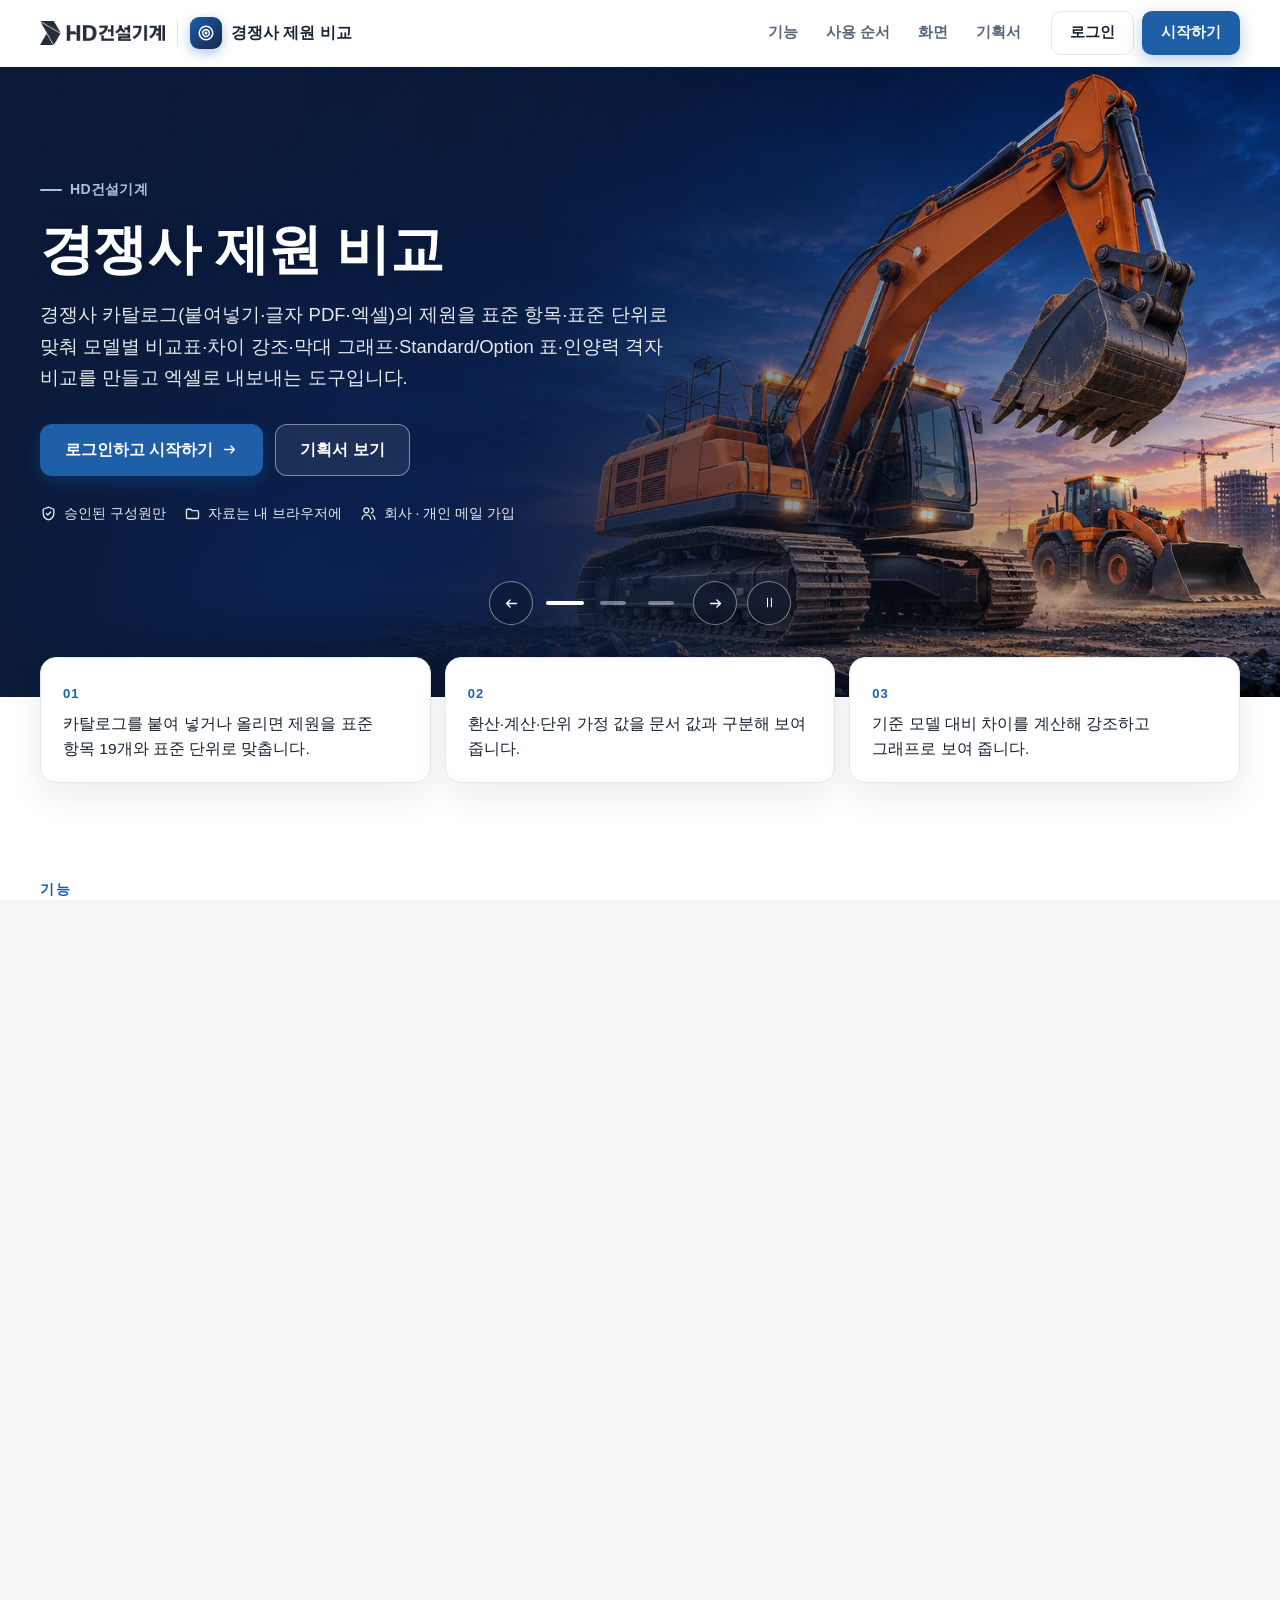
==== commit 9e84482e: "첫 화면 로고 · 그림 · 왼쪽 메뉴 틀(판 2026-11-13.6) Co-Authored-By: Claude Fable 5.2 <noreply@anthropic.com>" ====
--- a/index.html
+++ b/index.html
@@ -22,9 +22,9 @@
 <link rel="stylesheet" href="css/app.css">
 <!-- auth-kit: 로그인 전에는 도구 화면을 감춘다(js/auth.js 가 판정 뒤 푼다) -->
 <script>document.documentElement.classList.add('auth-lock')</script>
-<link rel="stylesheet" href="css/auth.css?v=2026-11-13.1">
-<link rel="stylesheet" href="css/board.css?v=2026-11-13.1">
-<link rel="stylesheet" href="css/kit-build.css?v=2026-11-13.1">
+<link rel="stylesheet" href="css/auth.css?v=2026-11-13.6">
+<link rel="stylesheet" href="css/board.css?v=2026-11-13.6">
+<link rel="stylesheet" href="css/kit-build.css?v=2026-11-13.6">
 <!-- /auth-kit -->
 </head>
 <body>
@@ -171,11 +171,11 @@
 <script src="js/spec.js"></script>
 <script src="js/app.js"></script>
 <!-- auth-kit: 로그인 · 사용 신청 · 승인 · 게시판(키트 정본 data10-00/kit/auth, 적용 build-2611-00/tools/kit) -->
-<script src="vendor/supabase.js?v=2026-11-13.1"></script>
-<script src="js/auth-config.js?v=2026-11-13.1"></script>
-<script src="js/kit-build.js?v=2026-11-13.1"></script>
-<script src="js/board.js?v=2026-11-13.1"></script>
-<script src="js/auth.js?v=2026-11-13.1"></script>
+<script src="vendor/supabase.js?v=2026-11-13.6"></script>
+<script src="js/auth-config.js?v=2026-11-13.6"></script>
+<script src="js/kit-build.js?v=2026-11-13.6"></script>
+<script src="js/board.js?v=2026-11-13.6"></script>
+<script src="js/auth.js?v=2026-11-13.6"></script>
 <!-- /auth-kit -->
 </body>
 </html>
--- a/css/kit-build.css
+++ b/css/kit-build.css
@@ -1,8 +1,37 @@
-/* build-2611 과제용 — 로그인 키트를 여러 쪽짜리 정적 화면에 맞춘다(정본 build-2611-00/tools/kit/kit-build.css) */
+/* build-2611 과제용 — 로그인 키트를 여러 쪽짜리 정적 화면에 맞춘다(정본 build-2611-00/tools/kit/kit-build.css)
+   로그인 뒤 틀은 마산(data10) 과제와 같다: 왼쪽 메뉴(과제 메뉴 + 「도움 · 관리」) · 위쪽 계정 줄 · 본문. */
 [hidden]{display:none !important;}
-.kit-bar{display:none;}
-.kit-shell .kit-bar{display:flex; justify-content:flex-end; align-items:center; flex-wrap:wrap; gap:6px 10px; max-width:1320px; margin:0 auto; padding:6px 20px; min-height:0; font-size:13.5px; position:relative; z-index:5;}
-.kit-shell .kit-bar .auth-chip{margin-left:auto; flex-wrap:wrap; justify-content:flex-end; max-width:100%;}
+.kit-bar{display:flex; justify-content:flex-end; align-items:center; flex-wrap:wrap; gap:6px 10px; max-width:1320px; margin:0 auto; padding:8px 20px; min-height:0; font-size:13.5px; position:relative; z-index:5;}
+.kit-bar .auth-chip{margin-left:auto; flex-wrap:wrap; justify-content:flex-end; max-width:100%;}
 .kit-shell.kit-page-on header.hero{display:none;}
 #kitPage{max-width:1320px; margin:0 auto; padding:8px 20px 40px; min-width:0;}
-@media print{ .kit-bar{display:none !important;} }
+
+/* 과제 스타일이 태그 이름(nav · aside)에 건 규칙이 키트 화면으로 새지 않게 한다(09 · 10) */
+#authGate nav.hp-links,#kitPage nav.kp-toc{flex-direction:row; flex-wrap:wrap;}
+
+/* 왼쪽 메뉴 — 위쪽 메뉴(.topnav)의 이름표와 목록을 옮겨 온 것 */
+.kit-has-side nav.topnav{display:none;}
+.kit-has-side body{padding-top:0;}
+.kit-has-side .hero{margin-top:0;}
+.kit-side{background:linear-gradient(180deg,#12305c 0%,#0c2244 100%); color:#e8eef7; padding:12px 14px; display:flex; flex-wrap:wrap; align-items:center; gap:6px 14px;}
+.kit-side .topnav-brand{display:block; min-height:0; color:#fff; font-weight:800; font-size:15.5px; line-height:1.35; text-decoration:none; padding:4px 4px;}
+.kit-side .topnav-brand small{display:block; margin:2px 0 0; font-weight:400; font-size:11.5px; opacity:.7;}
+.kit-side #nav{list-style:none; margin:0; padding:0; display:flex; flex-direction:row; flex-wrap:wrap; gap:2px; overflow:visible; flex:1 1 auto; min-width:0;}
+.kit-side #nav li{margin:0; padding:0; min-width:0;}
+.kit-side #nav a{display:flex; align-items:center; justify-content:flex-start; text-align:left; min-height:38px; padding:0 12px; border:0; border-radius:10px; color:rgba(232,238,247,.82); text-decoration:none; font-size:14px; font-weight:600; white-space:nowrap;}
+.kit-side #nav a:hover{background:rgba(255,255,255,.07); color:#fff;}
+.kit-side #nav a.active,.kit-side #nav a[aria-current="page"]{background:rgba(64,126,201,.55); color:#fff; box-shadow:inset 3px 0 0 #ffb347;}
+.kit-shell.kit-page-on .kit-side #nav a.active,.kit-shell.kit-page-on .kit-side #nav a[aria-current="page"]{background:transparent; box-shadow:none; color:rgba(232,238,247,.82);}
+.kit-side .kit-nav{flex:1 1 100%; flex-direction:row; flex-wrap:wrap; align-items:center; margin-top:4px; padding-top:8px;}
+.kit-side .kit-nav-t{margin:0 6px 0 0; padding:0 4px;}
+@media (min-width:1000px){
+  .kit-has-side body{padding-left:248px;}
+  .kit-side{position:fixed; left:0; top:0; bottom:0; width:248px; z-index:40; overflow-y:auto; flex-direction:column; flex-wrap:nowrap; align-items:stretch; gap:0; padding:18px 12px 16px;}
+  .kit-side .topnav-brand{padding:4px 12px 14px; margin-bottom:10px; border-bottom:1px solid rgba(255,255,255,.1);}
+  .kit-side #nav{flex-direction:column; flex-wrap:nowrap; flex:0 0 auto; align-items:stretch;}
+  .kit-side #nav a{min-height:42px; font-size:14.5px; white-space:normal;}
+  .kit-side .kit-nav{flex:0 0 auto; flex-direction:column; flex-wrap:nowrap; align-items:stretch; margin-top:14px; padding-top:12px;}
+  .kit-side .kit-nav-t{margin:0 0 4px; padding:0 12px;}
+  .kit-has-side section,.kit-has-side [id]{scroll-margin-top:16px;}
+}
+@media print{ .kit-bar,.kit-side{display:none !important;} .kit-has-side body{padding-left:0;} }
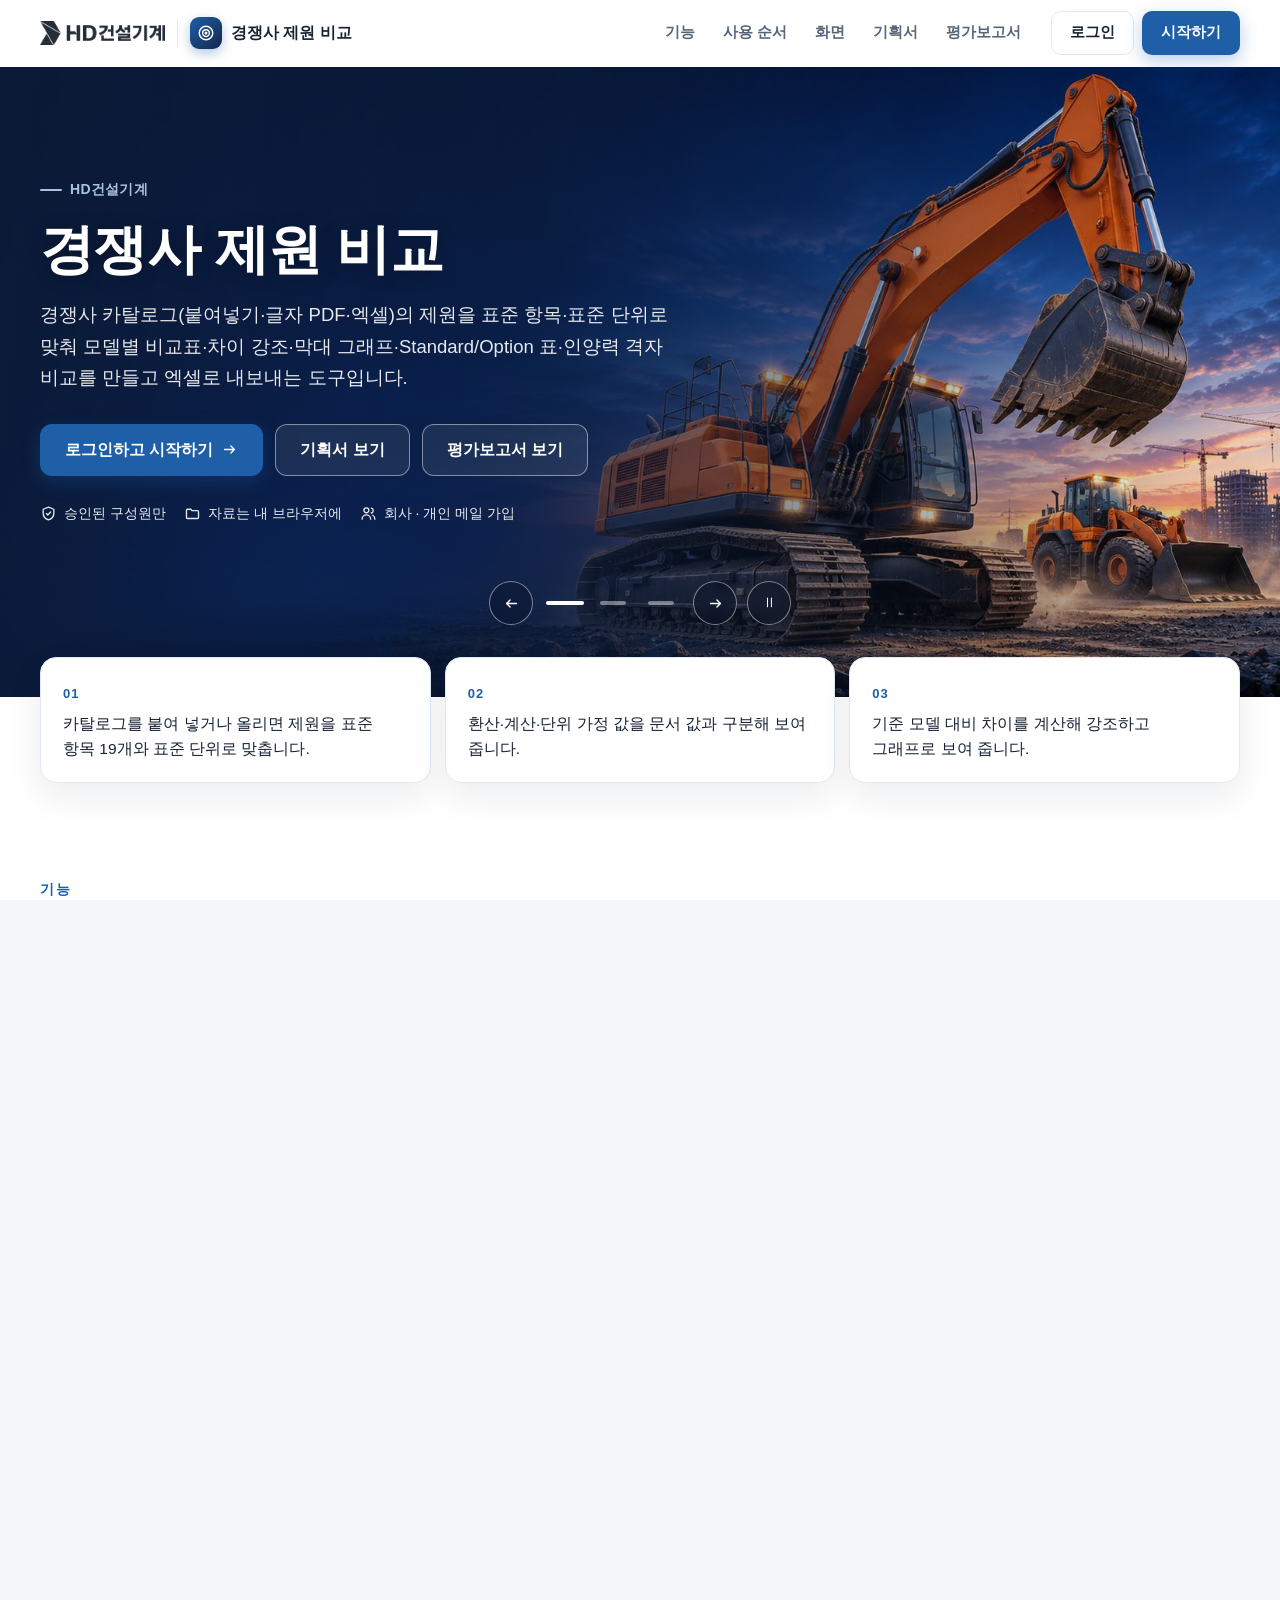
==== commit 6702822e: "첫 화면에 평가보고서 보기 · report.html Co-Authored-By: Claude Fable 5.2 <noreply@anthropic.com>" ====
--- a/index.html
+++ b/index.html
@@ -22,9 +22,9 @@
 <link rel="stylesheet" href="css/app.css">
 <!-- auth-kit: 로그인 전에는 도구 화면을 감춘다(js/auth.js 가 판정 뒤 푼다) -->
 <script>document.documentElement.classList.add('auth-lock')</script>
-<link rel="stylesheet" href="css/auth.css?v=2026-11-13.6">
-<link rel="stylesheet" href="css/board.css?v=2026-11-13.6">
-<link rel="stylesheet" href="css/kit-build.css?v=2026-11-13.6">
+<link rel="stylesheet" href="css/auth.css?v=2026-11-13.8">
+<link rel="stylesheet" href="css/board.css?v=2026-11-13.8">
+<link rel="stylesheet" href="css/kit-build.css?v=2026-11-13.8">
 <!-- /auth-kit -->
 </head>
 <body>
@@ -171,11 +171,11 @@
 <script src="js/spec.js"></script>
 <script src="js/app.js"></script>
 <!-- auth-kit: 로그인 · 사용 신청 · 승인 · 게시판(키트 정본 data10-00/kit/auth, 적용 build-2611-00/tools/kit) -->
-<script src="vendor/supabase.js?v=2026-11-13.6"></script>
-<script src="js/auth-config.js?v=2026-11-13.6"></script>
-<script src="js/kit-build.js?v=2026-11-13.6"></script>
-<script src="js/board.js?v=2026-11-13.6"></script>
-<script src="js/auth.js?v=2026-11-13.6"></script>
+<script src="vendor/supabase.js?v=2026-11-13.8"></script>
+<script src="js/auth-config.js?v=2026-11-13.8"></script>
+<script src="js/kit-build.js?v=2026-11-13.8"></script>
+<script src="js/board.js?v=2026-11-13.8"></script>
+<script src="js/auth.js?v=2026-11-13.8"></script>
 <!-- /auth-kit -->
 </body>
 </html>
